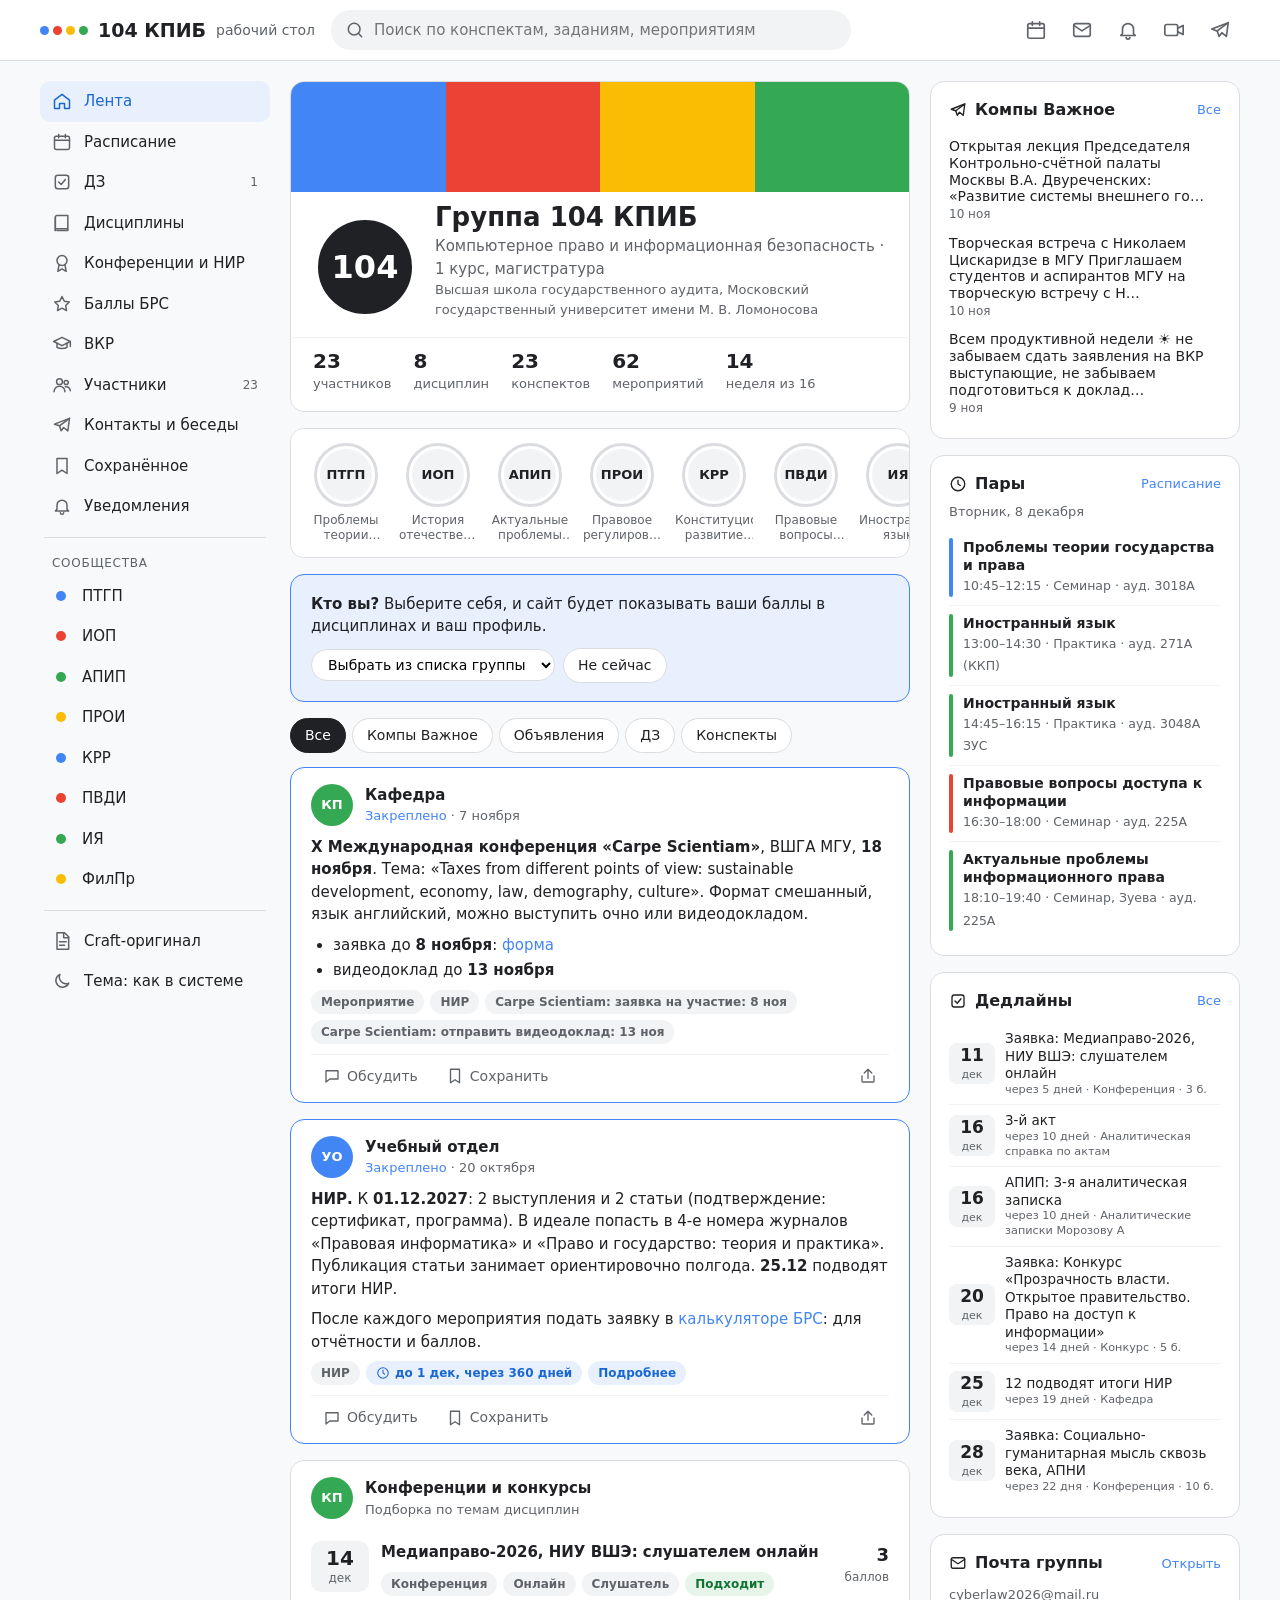
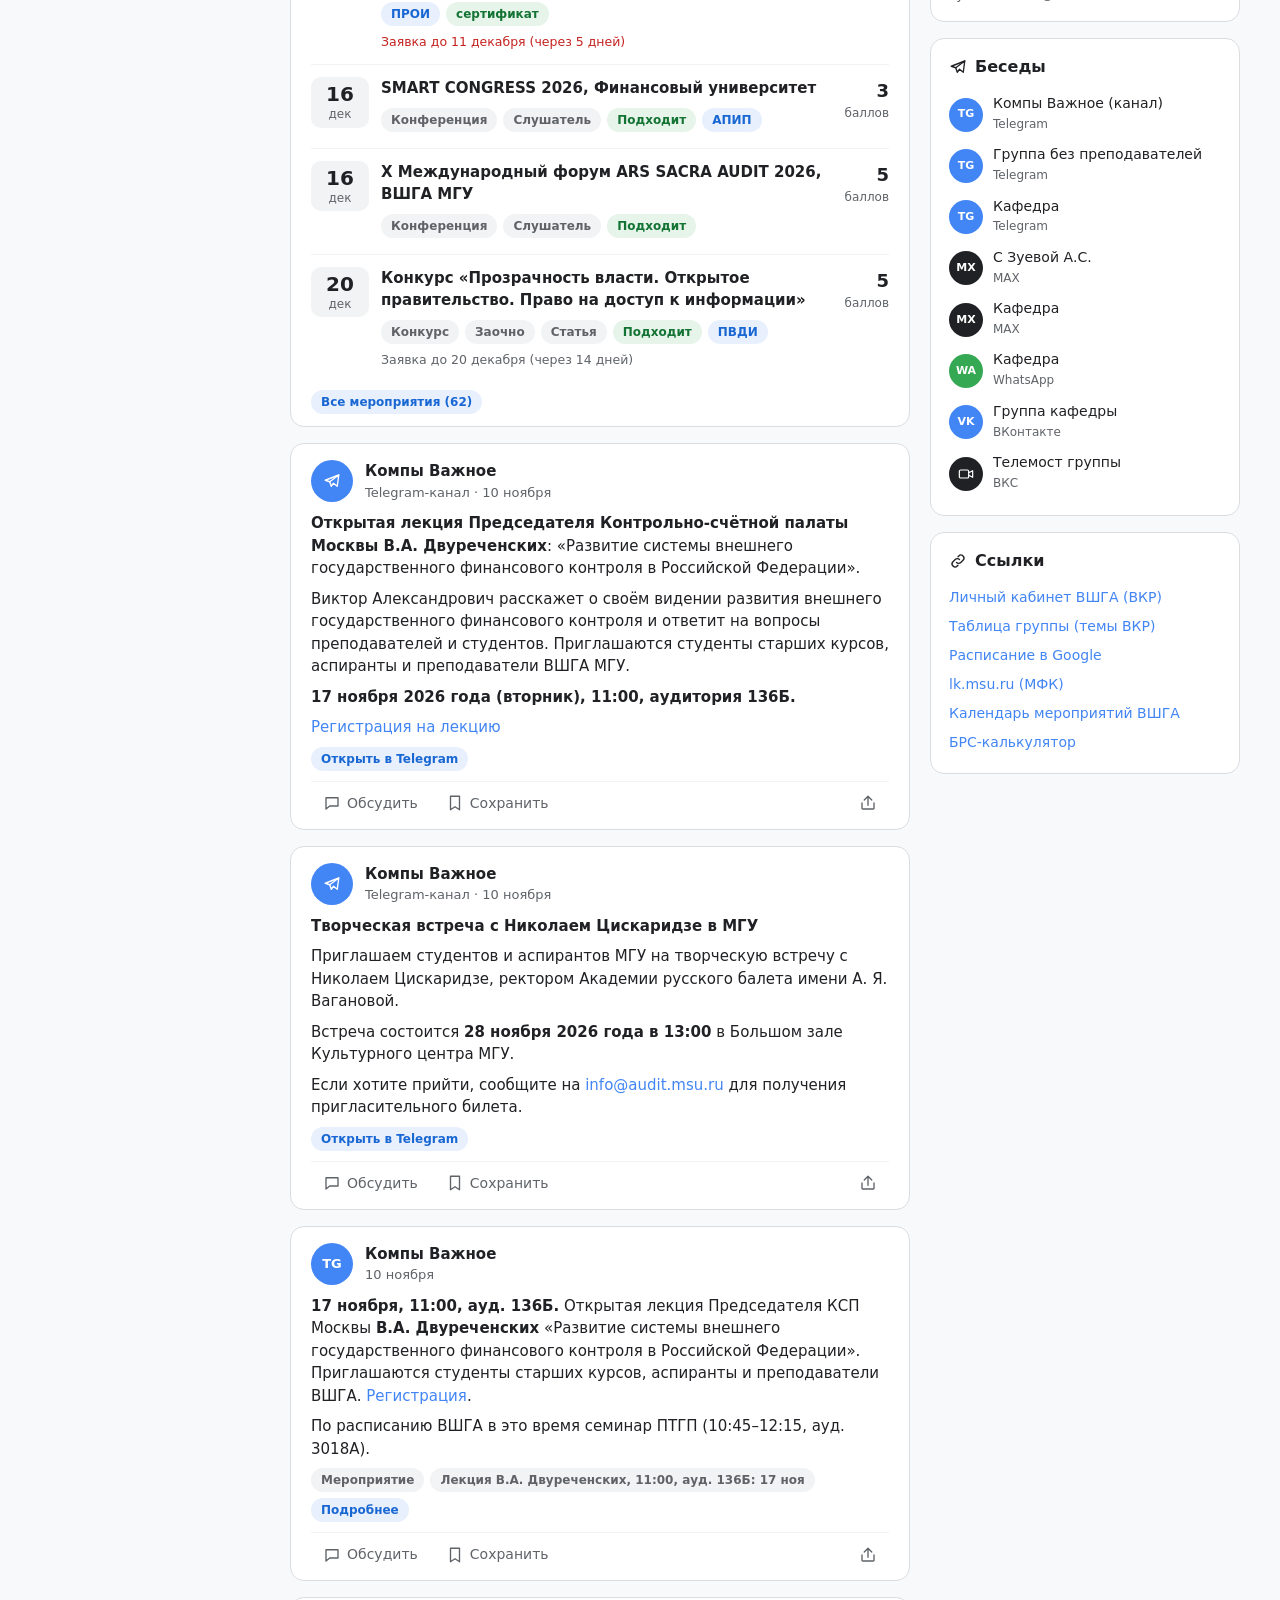
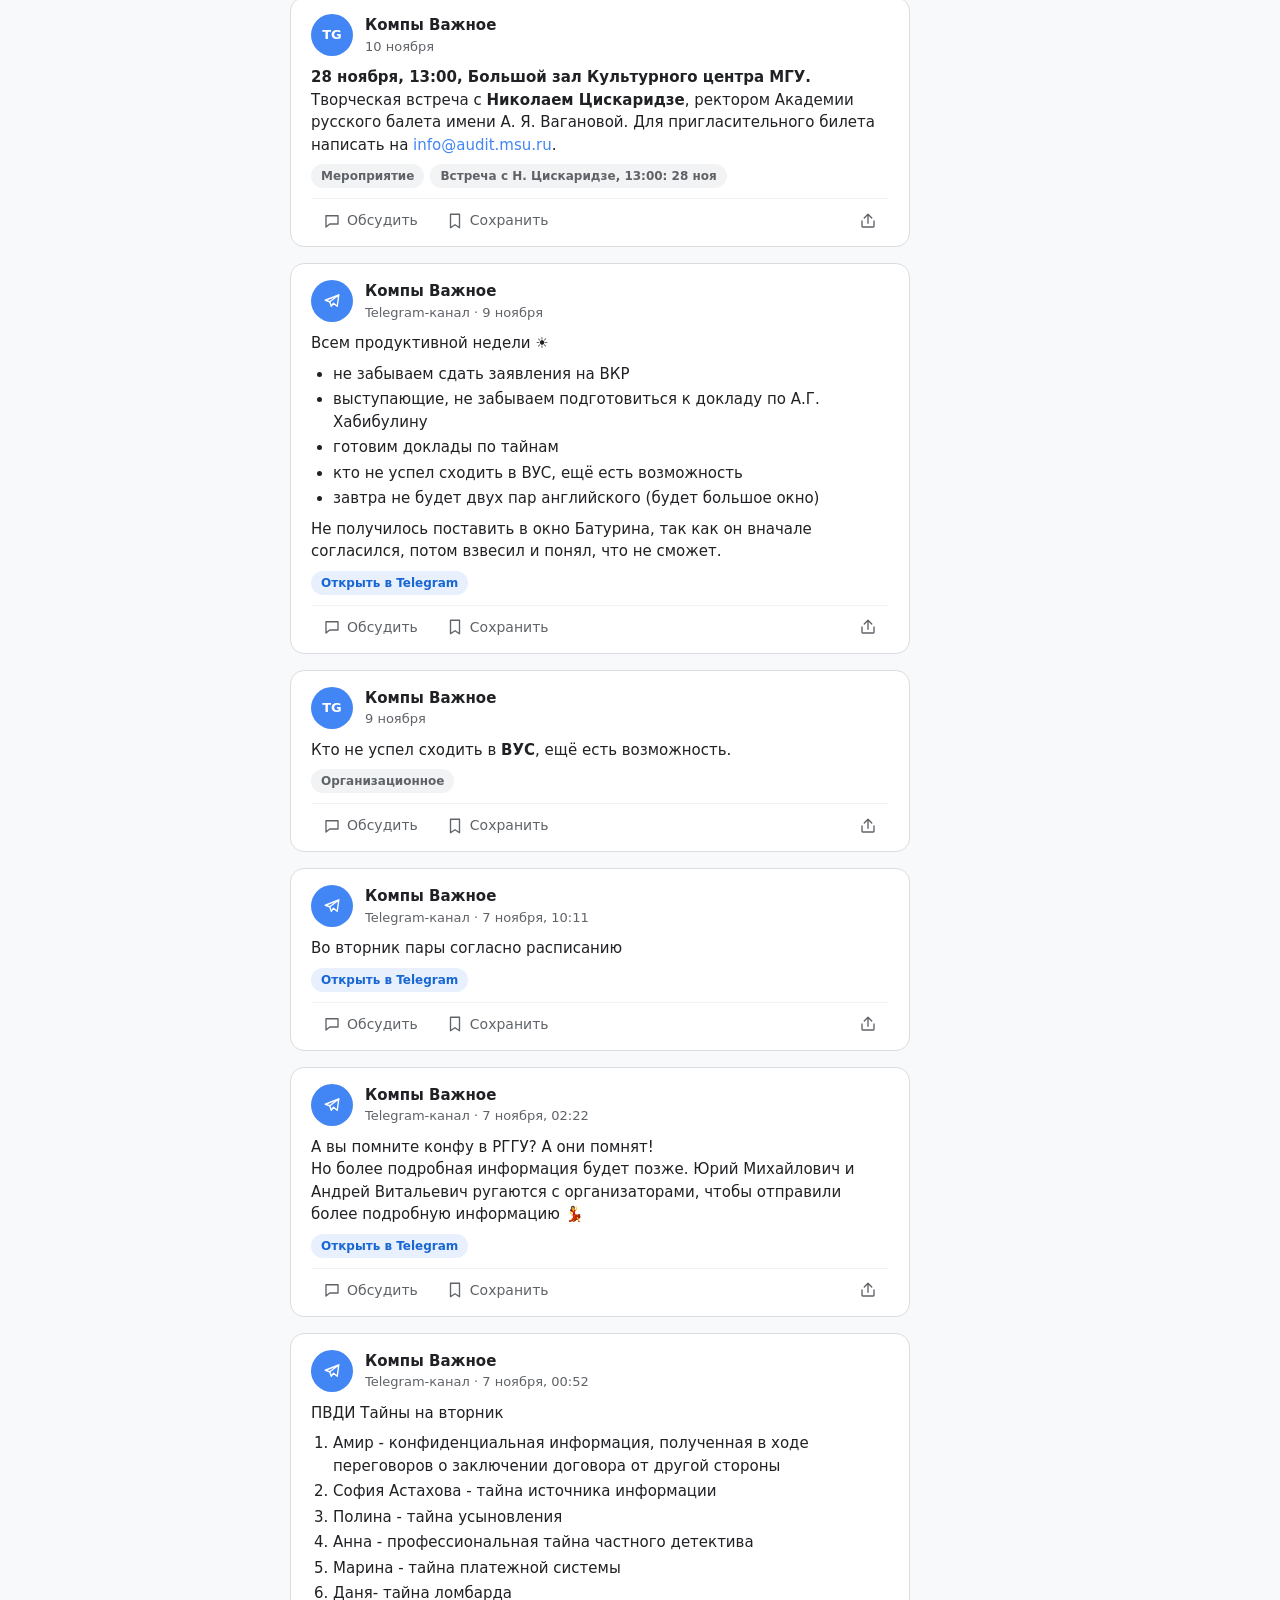
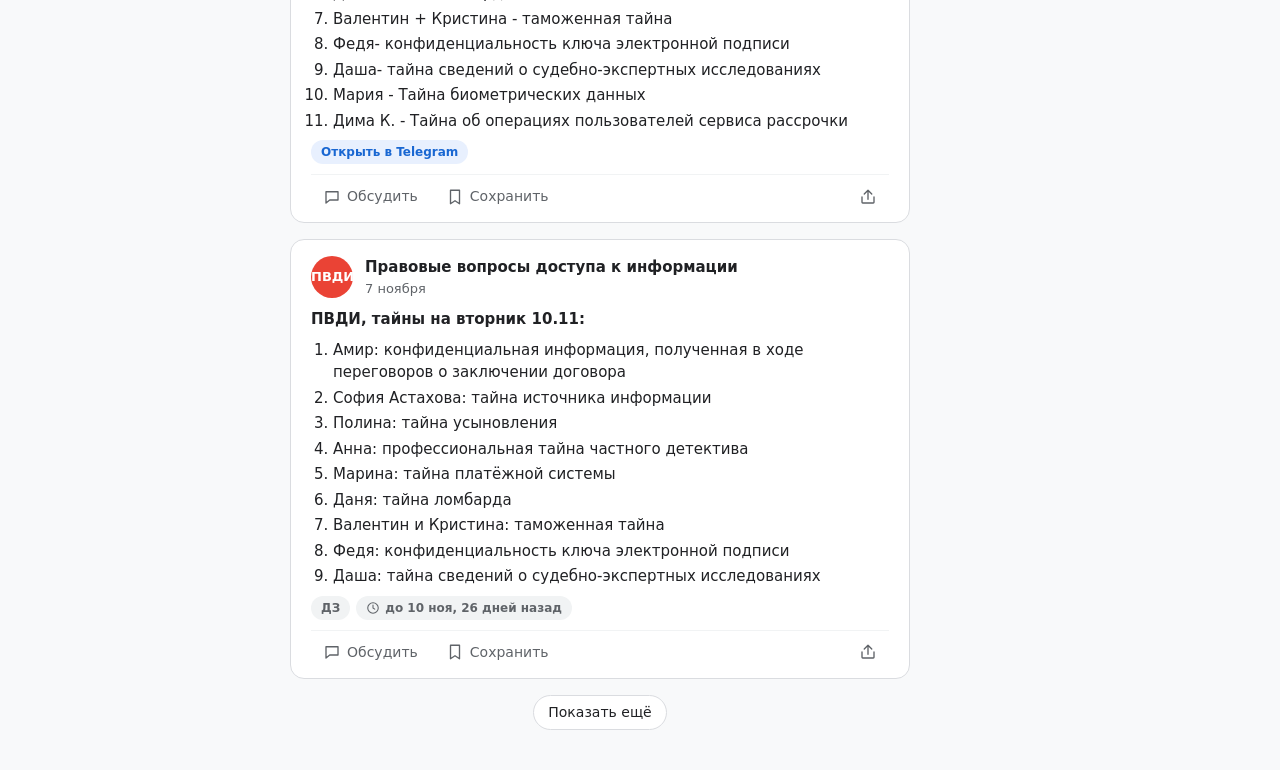
==== index.html @ a9449b45 "Ссылки: скрываются и в подгружаемом тексте; календарь без мёртвых ссылок; проверка понимает кириллиц" ====
<!DOCTYPE html>
<html lang="ru">
<head>
  <meta charset="utf-8">
  <meta name="viewport" content="width=device-width, initial-scale=1, viewport-fit=cover">
  <title>104 КПИБ · рабочий стол группы</title>
  <meta name="description" content="Рабочий стол группы 104 КПИБ ВШГА МГУ: лента, расписание, дисциплины, конспекты, дедлайны, БРС, ВКР, конференции.">
  <meta name="theme-color" content="#FFFFFF" media="(prefers-color-scheme: light)">
  <meta name="theme-color" content="#222326" media="(prefers-color-scheme: dark)">
  <script>try{var t=JSON.parse(localStorage.getItem("kpib:theme"));if(t==="dark"||t==="light")document.documentElement.dataset.theme=t}catch(e){}</script>
  <link rel="icon" href="data:image/svg+xml,%3Csvg xmlns='http://www.w3.org/2000/svg' viewBox='0 0 32 32'%3E%3Ccircle cx='9' cy='9' r='6' fill='%234285F4'/%3E%3Ccircle cx='23' cy='9' r='6' fill='%23EA4335'/%3E%3Ccircle cx='9' cy='23' r='6' fill='%23FBBC04'/%3E%3Ccircle cx='23' cy='23' r='6' fill='%2334A853'/%3E%3C/svg%3E">
  <link rel="manifest" href="manifest.webmanifest">
  <meta name="apple-mobile-web-app-capable" content="yes">
  <meta name="apple-mobile-web-app-title" content="104 КПИБ">
  <link rel="stylesheet" href="assets/app.css?v=261110f">
</head>
<body>
  <a class="skip-link" href="#/" onclick="event.preventDefault();document.getElementById('main').focus()">К содержимому</a>
  <div class="progress" id="progress"></div>
  <header class="topbar">
    <div class="topbar-in">
      <button class="icon-btn back-btn" id="back-btn" type="button" title="Назад" aria-label="Назад"><svg width="22" height="22" viewBox="0 0 24 24" fill="none" stroke="currentColor" stroke-width="2" stroke-linecap="round" stroke-linejoin="round"><path d="M15 5l-7 7 7 7"/></svg></button>
      <a class="brand" href="#/"><span class="dots"><i></i><i></i><i></i><i></i></span><span>104 КПИБ</span><span class="label muted" style="font-weight:400;font-size:14px">рабочий стол</span></a>
      <div class="search">
        <svg width="20" height="20" viewBox="0 0 24 24" fill="none" stroke="currentColor" stroke-width="1.8" stroke-linecap="round"><circle cx="11" cy="11" r="7"/><path d="M20 20l-4-4"/></svg>
        <label class="sr" for="q">Поиск</label>
        <input id="q" type="search" placeholder="Поиск по конспектам, заданиям, мероприятиям" autocomplete="off">
        <div class="search-results" id="results"></div>
      </div>
      <nav class="top-actions">
        <a class="icon-btn hide-m" href="#/schedule" title="Расписание" aria-label="Расписание"><svg width="22" height="22" viewBox="0 0 24 24" fill="none" stroke="currentColor" stroke-width="1.8" stroke-linecap="round"><rect x="3" y="5" width="18" height="16" rx="2"/><path d="M3 10h18M8 3v4M16 3v4"/></svg></a>
        <a class="icon-btn" href="https://e.mail.ru/inbox/" target="_blank" rel="noopener" title="Почта группы (Mail.ru)" aria-label="Почта группы"><svg width="22" height="22" viewBox="0 0 24 24" fill="none" stroke="currentColor" stroke-width="1.8" stroke-linecap="round" stroke-linejoin="round"><rect x="3" y="5" width="18" height="14" rx="2"/><path d="M3 7l9 6 9-6"/></svg></a>
        <a class="icon-btn" href="#/notify" title="Уведомления на телефон" aria-label="Уведомления"><svg width="22" height="22" viewBox="0 0 24 24" fill="none" stroke="currentColor" stroke-width="1.8" stroke-linecap="round" stroke-linejoin="round"><path d="M6 16V11a6 6 0 0 1 12 0v5l2 2H4z"/><path d="M10 20a2 2 0 0 0 4 0"/></svg></a>
        <a class="icon-btn" id="vks-link" href="https://telemost.yandex.ru/j/64527207997494" target="_blank" rel="noopener" title="ВКС группы (Телемост)" aria-label="ВКС группы"><svg width="22" height="22" viewBox="0 0 24 24" fill="none" stroke="currentColor" stroke-width="1.8" stroke-linecap="round" stroke-linejoin="round"><rect x="2" y="6" width="14" height="12" rx="2"/><path d="M16 10l6-3v10l-6-3"/></svg></a>
        <a class="icon-btn" id="tg-link" href="#/contacts" target="_blank" rel="noopener" title="Канал «Компы Важное» в Telegram" aria-label="Канал в Telegram"><svg width="22" height="22" viewBox="0 0 24 24" fill="none" stroke="currentColor" stroke-width="1.8" stroke-linecap="round" stroke-linejoin="round"><path d="M21 4L3 11l6 2 2 6 3-4 5 4z"/><path d="M9 13l12-9"/></svg></a>
      </nav>
    </div>
  </header>

  <div class="layout">
    <aside class="side left" id="left"></aside>
    <main id="main" tabindex="-1" style="outline:none"><div class="card empty-state">Загрузка…</div></main>
    <aside class="side right" id="right"></aside>
  </div>

  <nav class="bottom-nav">
    <a href="#/" data-nav=""><svg width="22" height="22" viewBox="0 0 24 24" fill="none" stroke="currentColor" stroke-width="1.8"><path d="M3 11l9-7 9 7v9a1 1 0 0 1-1 1h-5v-6H9v6H4a1 1 0 0 1-1-1z"/></svg>Лента</a>
    <a href="#/schedule" data-nav="schedule"><svg width="22" height="22" viewBox="0 0 24 24" fill="none" stroke="currentColor" stroke-width="1.8"><rect x="3" y="5" width="18" height="16" rx="2"/><path d="M3 10h18M8 3v4M16 3v4"/></svg>Пары</a>
    <a href="#/subjects" data-nav="subjects"><svg width="22" height="22" viewBox="0 0 24 24" fill="none" stroke="currentColor" stroke-width="1.8"><path d="M4 5a2 2 0 0 1 2-2h13v16H6a2 2 0 0 0-2 2z"/><path d="M4 21V5"/></svg>Предметы</a>
    <a href="#/calc" data-nav="calc"><svg width="22" height="22" viewBox="0 0 24 24" fill="none" stroke="currentColor" stroke-width="1.8" stroke-linejoin="round"><path d="M12 3l2.7 5.6 6.1.9-4.4 4.3 1 6.1L12 17l-5.4 2.9 1-6.1L3.2 9.5l6.1-.9z"/></svg>Баллы</a>
    <a href="#/events" data-nav="events"><svg width="22" height="22" viewBox="0 0 24 24" fill="none" stroke="currentColor" stroke-width="1.8"><circle cx="12" cy="9" r="6"/><path d="M8.5 14L7 22l5-3 5 3-1.5-8"/></svg>НИР</a>
    <a href="#/members" data-nav="members"><svg width="22" height="22" viewBox="0 0 24 24" fill="none" stroke="currentColor" stroke-width="1.8"><circle cx="9" cy="8" r="3.5"/><path d="M2.5 20a6.5 6.5 0 0 1 13 0"/></svg>Группа</a>
  </nav>
  <div class="toast" id="toast" role="status"></div>

  <script src="assets/md.js?v=261110f"></script>
  <script src="assets/export.js?v=261110f"></script>
  <script src="assets/notify.js?v=261110f"></script>
  <script src="assets/app.js?v=261110f"></script>
</body>
</html>
---- assets/app.css ----
:root {
  --text: #202124;
  --muted: #5F6368;
  --faint: #9AA0A6;
  --fill: #F1F3F4;
  --line: #DADCE0;
  --bg: #F8F9FA;
  --card: #FFFFFF;
  --blue: #4285F4;
  --red: #EA4335;
  --yellow: #FBBC04;
  --green: #34A853;
  --blue-soft: #E8F0FE;
  --red-soft: #FCE8E6;
  --yellow-soft: #FEF7E0;
  --green-soft: #E6F4EA;
  --radius: 14px;
  --font: "Google Sans", "Google Sans Text", "Product Sans", Roboto, "Segoe UI", system-ui, -apple-system, sans-serif;
}

* { box-sizing: border-box; }
html { -webkit-text-size-adjust: 100%; }
body {
  margin: 0;
  background: var(--bg);
  color: var(--text);
  font: 15px/1.5 var(--font);
}
a { color: var(--blue); text-decoration: none; }
a:hover { text-decoration: underline; }
button { font: inherit; color: inherit; }
img { max-width: 100%; height: auto; border-radius: 10px; }
.sr { position: absolute; width: 1px; height: 1px; overflow: hidden; clip: rect(0 0 0 0); }

/* ---------- Верхняя панель ---------- */
.topbar {
  position: sticky; top: 0; z-index: 20;
  background: var(--card);
  border-bottom: 1px solid var(--line);
}
.topbar-in {
  max-width: 1240px; margin: 0 auto; height: 60px;
  display: flex; align-items: center; gap: 16px; padding: 0 20px;
}
.brand { display: flex; align-items: center; gap: 10px; color: var(--text); font-weight: 700; font-size: 19px; white-space: nowrap; }
.brand:hover { text-decoration: none; }
.dots { display: inline-flex; gap: 4px; }
.dots i { width: 9px; height: 9px; border-radius: 50%; display: block; }
.dots i:nth-child(1) { background: var(--blue); }
.dots i:nth-child(2) { background: var(--red); }
.dots i:nth-child(3) { background: var(--yellow); }
.dots i:nth-child(4) { background: var(--green); }
.search { flex: 1; max-width: 520px; position: relative; }
.search input {
  width: 100%; height: 40px; border: 1px solid transparent; border-radius: 20px;
  background: var(--fill); padding: 0 16px 0 42px; font: inherit; color: var(--text); outline: none;
}
.search input:focus { background: var(--card); border-color: var(--blue); }
.search svg { position: absolute; left: 14px; top: 10px; color: var(--muted); }
.search-results {
  position: absolute; top: 46px; left: 0; right: 0; background: var(--card);
  border: 1px solid var(--line); border-radius: 12px; max-height: 70vh; overflow: auto; display: none;
}
.search-results.open { display: block; }
.search-results a { display: block; padding: 10px 14px; color: var(--text); border-bottom: 1px solid var(--fill); }
.search-results a:hover { background: var(--fill); text-decoration: none; }
.search-results small { display: block; color: var(--muted); }
.search-results mark { background: var(--yellow-soft); color: inherit; }
.top-actions { margin-left: auto; display: flex; gap: 6px; }
.icon-btn {
  width: 40px; height: 40px; border-radius: 50%; display: grid; place-items: center;
  color: var(--muted); position: relative; border: 0; background: transparent; cursor: pointer;
}
.icon-btn:hover { background: var(--fill); text-decoration: none; }
.badge {
  position: absolute; top: 4px; right: 3px; min-width: 18px; height: 18px; padding: 0 5px;
  border-radius: 9px; background: var(--red); color: #fff; font-size: 11px; line-height: 18px; font-weight: 700;
}

/* ---------- Сетка ---------- */
.layout {
  max-width: 1240px; margin: 0 auto; padding: 20px;
  display: grid; grid-template-columns: 230px minmax(0, 1fr) 310px; gap: 20px; align-items: start;
}
.side { position: sticky; top: 80px; }
.nav a {
  display: flex; align-items: center; gap: 12px; padding: 9px 12px; border-radius: 10px;
  color: var(--text); font-weight: 500;
}
.nav a:hover { background: var(--fill); text-decoration: none; }
.nav a.active { background: var(--blue-soft); color: #1967D2; }
.nav a svg { color: var(--muted); flex: none; }
.nav a.active svg { color: #1967D2; }
.nav .count { margin-left: auto; font-size: 12px; color: var(--muted); }
.nav hr { border: 0; border-top: 1px solid var(--line); margin: 10px 4px; }
.nav-title { font-size: 12px; color: var(--muted); text-transform: uppercase; letter-spacing: .06em; padding: 6px 12px 4px; }
.subj-dot { width: 10px; height: 10px; border-radius: 50%; flex: none; margin: 0 4px; }

.card {
  background: var(--card); border: 1px solid var(--line); border-radius: var(--radius);
  padding: 18px 20px; margin-bottom: 16px;
}
.card h3, .widget h3 { margin: 0 0 10px; font-size: 16px; }
.widget { padding: 16px 18px; }
.widget h3 { display: flex; align-items: center; gap: 8px; }
.widget h3 a { margin-left: auto; font-size: 13px; font-weight: 500; }
.muted { color: var(--muted); }
.faint { color: var(--faint); }
.small { font-size: 13px; }

/* ---------- Шапка группы ---------- */
.card.cover, .card.community-head { padding: 0; overflow: hidden; }
.cover-band { height: 110px; display: grid; grid-template-columns: repeat(4, 1fr); }
.cover-band i:nth-child(1) { background: var(--blue); }
.cover-band i:nth-child(2) { background: var(--red); }
.cover-band i:nth-child(3) { background: var(--yellow); }
.cover-band i:nth-child(4) { background: var(--green); }
.cover-body { padding: 0 22px 18px; display: flex; gap: 18px; align-items: flex-end; flex-wrap: wrap; }
.avatar-xl {
  width: 104px; height: 104px; border-radius: 50%; border: 5px solid var(--card); margin-top: -52px;
  background: var(--text); color: #fff; display: grid; place-items: center; font-size: 32px; font-weight: 700;
}
.cover-body h1 { margin: 10px 0 2px; font-size: 26px; line-height: 1.2; }
.cover-meta { flex: 1; min-width: 240px; }
.stats { display: flex; gap: 22px; padding: 12px 22px 16px; border-top: 1px solid var(--fill); flex-wrap: wrap; }
.stats a { color: var(--text); }
.stats b { font-size: 20px; display: block; line-height: 1.1; }
.stats span { font-size: 13px; color: var(--muted); }

/* ---------- Истории-дисциплины ---------- */
.stories { display: flex; gap: 14px; overflow-x: auto; padding: 14px 16px; scrollbar-width: none; }
.stories::-webkit-scrollbar { display: none; }
.story { flex: none; width: 78px; text-align: center; color: var(--text); font-size: 12px; line-height: 1.25; }
.story .lbl { display: -webkit-box; -webkit-line-clamp: 2; -webkit-box-orient: vertical; overflow: hidden; }
.story:hover { text-decoration: none; }
.story .ring {
  width: 64px; height: 64px; border-radius: 50%; padding: 3px; margin: 0 auto 6px;
  border: 3px solid var(--c, var(--blue));
}
.story .ring span {
  width: 100%; height: 100%; border-radius: 50%; display: grid; place-items: center;
  background: var(--fill); font-weight: 700; font-size: 13px;
}

/* ---------- Табы ---------- */
.tabs { display: flex; gap: 6px; flex-wrap: wrap; margin-bottom: 14px; }
.tab {
  border: 1px solid var(--line); background: var(--card); border-radius: 18px; padding: 6px 14px;
  cursor: pointer; color: var(--text); font-weight: 500; font-size: 14px;
}
.tab:hover { background: var(--fill); text-decoration: none; }
.tab.active { background: var(--text); border-color: var(--text); color: #fff; }

/* ---------- Пост ---------- */
.post { padding: 16px 20px 8px; }
.post.pinned { border-color: var(--blue); }
.post-head { display: flex; gap: 12px; align-items: center; margin-bottom: 10px; }
.avatar {
  width: 42px; height: 42px; border-radius: 50%; flex: none; display: grid; place-items: center;
  font-weight: 700; font-size: 13px; color: #fff; background: var(--c, var(--muted));
}
.avatar.light { color: var(--text); }
.post-author { font-weight: 600; color: var(--text); }
.post-author:hover { text-decoration: underline; }
.post-sub { font-size: 13px; color: var(--muted); }
.post-sub .pin { color: var(--blue); font-weight: 500; }
.post-body { overflow-wrap: anywhere; }
.post-body > :first-child { margin-top: 0; }
.post-body > :last-child { margin-bottom: 6px; }
.post.done .post-body { color: var(--muted); }
.chips { display: flex; gap: 6px; flex-wrap: wrap; margin: 8px 0 4px; }
.chip {
  font-size: 12px; font-weight: 600; padding: 3px 10px; border-radius: 12px; background: var(--fill); color: var(--muted);
  display: inline-flex; align-items: center; gap: 5px;
}
.chip.blue { background: var(--blue-soft); color: #1967D2; }
.chip.red { background: var(--red-soft); color: #C5221F; }
.chip.yellow { background: var(--yellow-soft); color: #B06000; }
.chip.green { background: var(--green-soft); color: #137333; }
.post-actions { display: flex; gap: 4px; border-top: 1px solid var(--fill); margin-top: 10px; padding-top: 4px; }
.act {
  border: 0; background: transparent; border-radius: 8px; padding: 7px 12px; color: var(--muted);
  display: inline-flex; align-items: center; gap: 6px; cursor: pointer; font-size: 14px; font-weight: 500;
}
.act:hover { background: var(--fill); text-decoration: none; }
.act.on { color: var(--red); }
.act.on.save { color: var(--blue); }
.act.right { margin-left: auto; }
.excerpt { color: var(--text); }
.more { font-weight: 500; }

/* ---------- Виджеты ---------- */
.day-title { font-size: 13px; color: var(--muted); margin: -4px 0 8px; }
.lesson { display: flex; gap: 10px; padding: 8px 0; border-top: 1px solid var(--fill); }
.lesson:first-of-type { border-top: 0; }
.lesson .bar { width: 4px; border-radius: 2px; background: var(--c); flex: none; }
.lesson b { display: block; font-size: 14px; line-height: 1.3; }
.lesson small { color: var(--muted); font-size: 12.5px; }
.lesson .time { font-variant-numeric: tabular-nums; }
.lesson.now { background: var(--blue-soft); border-radius: 8px; margin: 0 -8px; padding: 8px; }
.dl { display: flex; gap: 10px; align-items: center; padding: 7px 0; border-top: 1px solid var(--fill); color: var(--text); }
.dl:first-of-type { border-top: 0; }
.dl:hover { text-decoration: none; background: var(--fill); }
.dl .when {
  flex: none; width: 46px; text-align: center; border-radius: 8px; background: var(--fill); padding: 3px 0; line-height: 1.1;
}
.dl .when b { display: block; font-size: 17px; }
.dl .when span { font-size: 11px; color: var(--muted); }
.dl.hot .when { background: var(--red-soft); }
.dl.hot .when b { color: #C5221F; }
.dl .what { font-size: 13.5px; line-height: 1.3; }
.dl .what small { display: block; color: var(--muted); }
.chat { display: flex; gap: 10px; align-items: center; padding: 6px 0; color: var(--text); }
.chat:hover { text-decoration: none; }
.chat:hover b { text-decoration: underline; }
.chat .avatar { width: 34px; height: 34px; font-size: 11px; }
.chat b { font-weight: 500; font-size: 14px; display: block; line-height: 1.2; }
.chat small { color: var(--muted); font-size: 12px; }
.linklist a { display: block; padding: 4px 0; font-size: 14px; }

/* ---------- Статьи и markdown ---------- */
.article { padding: 26px 30px; }
.article h1 { font-size: 28px; line-height: 1.2; margin: 0 0 6px; }
.md h2 { font-size: 21px; margin: 26px 0 8px; line-height: 1.25; }
.md h3 { font-size: 18px; margin: 22px 0 6px; }
.md h4 { font-size: 16px; margin: 18px 0 6px; }
.md p { margin: 8px 0; }
.md ul, .md ol { padding-left: 22px; margin: 8px 0; }
.md li { margin: 3px 0; }
.md li.task { list-style: none; margin-left: -22px; }
.md li.task input { margin-right: 8px; }
.md hr { border: 0; border-top: 1px solid var(--line); margin: 22px 0; }
.md blockquote { margin: 10px 0; padding: 8px 14px; border-left: 4px solid var(--line); color: var(--muted); }
.md code { background: var(--fill); padding: 1px 6px; border-radius: 6px; font-size: .92em; }
.md .callout { background: var(--fill); border-radius: 10px; padding: 10px 14px; margin: 8px 0; }
.md .callout + .callout { margin-top: -4px; }
.md .callout > :first-child { margin-top: 0; }
.md .callout > :last-child { margin-bottom: 0; }
.md .table-wrap { overflow-x: auto; margin: 10px 0; border: 1px solid var(--line); border-radius: 10px; }
.md table { border-collapse: collapse; width: 100%; font-size: 14px; }
.md th, .md td { padding: 7px 10px; border-bottom: 1px solid var(--fill); text-align: left; vertical-align: top; }
.md th { background: var(--fill); font-weight: 600; white-space: nowrap; }
.md tr:last-child td { border-bottom: 0; }
.md td.num { text-align: center; font-variant-numeric: tabular-nums; }
.md td.total { font-weight: 700; }
.md a.file::before { content: "📎 "; }
mark { border-radius: 3px; padding: 0 2px; color: inherit; }
mark.hl-yellow { background: #FEEFC3; }
mark.hl-green { background: #CEEAD6; }
mark.hl-blue { background: #D2E3FC; }
mark.hl-purple { background: #E9D2FD; }
mark.hl-cyan { background: #CBF0F8; }
mark.hl-red { background: #FAD2CF; }
mark.hl-orange, mark.hl-gradient-orange { background: #FEDFC8; }
mark.hl-gray { background: var(--fill); }
.legend { display: flex; flex-wrap: wrap; gap: 6px 14px; font-size: 13px; color: var(--muted); margin: 10px 0 0; }
.reading { font-size: 16.5px; line-height: 1.65; }
.pager { display: flex; justify-content: space-between; gap: 12px; margin-top: 10px; }
.pager a { flex: 1; border: 1px solid var(--line); border-radius: 12px; padding: 10px 14px; background: var(--card); color: var(--text); }
.pager a:hover { text-decoration: none; border-color: var(--blue); }
.pager a small { display: block; color: var(--muted); }
.pager a.next { text-align: right; }
.crumbs { font-size: 13px; color: var(--muted); margin-bottom: 10px; }
.crumbs a { color: var(--muted); }
.progress { position: fixed; top: 60px; left: 0; height: 3px; background: var(--blue); width: 0; z-index: 21; }

/* ---------- Сообщество дисциплины ---------- */
.community-head .band { height: 74px; background: var(--c); }
.community-head .cover-body { padding-top: 0; }
.community-head .avatar-xl { background: var(--card); color: var(--c); border-color: var(--card); box-shadow: inset 0 0 0 3px var(--c); width: 92px; height: 92px; margin-top: -46px; font-size: 19px; }
.facts { display: grid; grid-template-columns: repeat(auto-fit, minmax(170px, 1fr)); gap: 10px; padding: 0 22px 18px; }
.fact { background: var(--fill); border-radius: 10px; padding: 9px 12px; }
.fact small { display: block; color: var(--muted); font-size: 12px; }
.fact b { font-weight: 600; font-size: 14px; }
.lectures { display: grid; grid-template-columns: repeat(auto-fill, minmax(150px, 1fr)); gap: 10px; }
.lec {
  border: 1px solid var(--line); border-radius: 12px; padding: 12px; color: var(--text); background: var(--card);
  display: flex; flex-direction: column; gap: 4px; min-height: 92px;
}
.lec:hover { text-decoration: none; border-color: var(--c, var(--blue)); }
.lec b { font-size: 15px; }
.lec small { color: var(--muted); font-size: 12.5px; }
.lec.empty { background: var(--fill); border-style: dashed; color: var(--faint); }
.lec .tag { margin-top: auto; align-self: flex-start; }
.month { font-weight: 700; margin: 18px 0 8px; font-size: 14px; color: var(--muted); text-transform: uppercase; letter-spacing: .05em; }
.month:first-child { margin-top: 0; }

/* ---------- Таблицы данных ---------- */
.grid-table { width: 100%; border-collapse: collapse; font-size: 14px; }
.grid-table th, .grid-table td { padding: 8px 10px; border-bottom: 1px solid var(--fill); text-align: left; vertical-align: top; }
.grid-table th { color: var(--muted); font-weight: 500; font-size: 13px; }
.grid-table tr.current td { background: var(--blue-soft); }
.grid-table tr.past td { color: var(--faint); }
.table-scroll { overflow-x: auto; }
.week { display: grid; grid-template-columns: 1fr 1fr; gap: 16px; }
.filters { display: flex; gap: 8px; flex-wrap: wrap; align-items: center; margin-bottom: 12px; }
.filters select, .filters label {
  border: 1px solid var(--line); border-radius: 18px; padding: 6px 12px; background: var(--card); font: inherit; font-size: 14px;
}
.event { display: grid; grid-template-columns: 58px 1fr auto; gap: 12px; padding: 12px 0; border-top: 1px solid var(--fill); align-items: start; }
.event:first-child { border-top: 0; }
.event .when { text-align: center; background: var(--fill); border-radius: 10px; padding: 6px 0; line-height: 1.1; }
.event .when b { display: block; font-size: 20px; }
.event .when span { font-size: 12px; color: var(--muted); }
.event.past { opacity: .55; }
.event .pts { font-weight: 700; font-size: 18px; text-align: right; white-space: nowrap; }
.event .pts small { display: block; font-weight: 400; font-size: 12px; color: var(--muted); }

/* ---------- Участники ---------- */
.members { display: grid; grid-template-columns: repeat(auto-fill, minmax(150px, 1fr)); gap: 12px; }
.member { text-align: center; padding: 16px 10px; border: 1px solid var(--line); border-radius: 12px; color: var(--text); background: var(--card); }
.member:hover { text-decoration: none; border-color: var(--blue); }
.member .avatar { width: 64px; height: 64px; margin: 0 auto 8px; font-size: 18px; }
.member b { display: block; font-weight: 500; }
.person { display: flex; gap: 14px; padding: 14px 0; border-top: 1px solid var(--fill); }
.person:first-child { border-top: 0; }
.person b { display: block; }
.person .lines { font-size: 14px; }
.person .lines a { margin-right: 12px; white-space: nowrap; }
.meter { height: 10px; background: var(--fill); border-radius: 5px; position: relative; overflow: visible; margin: 8px 0 18px; }
.meter i { position: absolute; left: 0; top: 0; bottom: 0; border-radius: 5px; background: var(--c, var(--blue)); }
.meter .tick { position: absolute; top: -3px; bottom: -3px; width: 2px; background: var(--text); opacity: .35; }
.meter .tick span { position: absolute; top: 16px; left: -10px; font-size: 11px; color: var(--muted); }
.score-row { padding: 10px 0; border-top: 1px solid var(--fill); }
.score-row:first-child { border-top: 0; }
.score-row header { display: flex; justify-content: space-between; gap: 10px; }
.score-row header b { font-size: 18px; }

.empty-state { text-align: center; color: var(--muted); padding: 30px 10px; }
.setup ol { padding-left: 20px; }
.setup code { background: var(--fill); padding: 1px 6px; border-radius: 6px; }
.toast {
  position: fixed; left: 50%; bottom: 24px; transform: translateX(-50%); background: var(--text); color: #fff;
  padding: 10px 18px; border-radius: 10px; font-size: 14px; opacity: 0; transition: opacity .2s; pointer-events: none; z-index: 50;
}
.toast.show { opacity: 1; }

/* ---------- Мобильная версия ---------- */
.bottom-nav { display: none; }
@media (max-width: 1100px) {
  .layout { grid-template-columns: 210px minmax(0, 1fr); }
  .right { display: none; }
  .right.inline { display: block; position: static; }
}
@media (max-width: 760px) {
  body { font-size: 15px; }
  .layout { grid-template-columns: minmax(0, 1fr); padding: 12px 10px 80px; }
  .left { display: none; }
  .brand .label { display: none; }
  .topbar-in { padding: 0 12px; gap: 10px; }
  .top-actions .hide-m { display: none; }
  .card { padding: 14px 15px; border-radius: 12px; }
  .article { padding: 18px 16px; }
  .week { grid-template-columns: 1fr; }
  .event { grid-template-columns: 50px 1fr; }
  .event .pts { grid-column: 2; text-align: left; }
  .stats { gap: 14px 20px; }
  .cover-band { height: 80px; }
  .avatar-xl { width: 84px; height: 84px; margin-top: -42px; font-size: 26px; }
  .cover-body h1 { font-size: 22px; }
  .bottom-nav {
    display: flex; position: fixed; bottom: 0; left: 0; right: 0; z-index: 20; background: var(--card);
    border-top: 1px solid var(--line); justify-content: space-around; padding: 6px 0 calc(6px + env(safe-area-inset-bottom));
  }
  .bottom-nav a { display: flex; flex-direction: column; align-items: center; font-size: 11px; color: var(--muted); gap: 2px; padding: 2px 8px; }
  .bottom-nav a.active { color: var(--blue); }
  .bottom-nav a:hover { text-decoration: none; }
  .reading { font-size: 16px; }
}
@media print {
  .topbar, .side, .bottom-nav, .post-actions, .pager { display: none !important; }
  .layout { display: block; padding: 0; }
  .card { border: 0; }
}

/* ---------- Поле «Что нового?» ---------- */

/* ---------- Редактор ---------- */
.ed-input {
  width: 100%; border: 1px solid var(--line); border-radius: 10px; padding: 8px 12px; font: inherit; color: var(--text);
  background: var(--card); margin-top: 4px; outline: none;
}
.ed-input:focus { border-color: var(--blue); }
.ed-grid { display: grid; grid-template-columns: repeat(auto-fit, minmax(190px, 1fr)); gap: 12px; margin: 14px 0 6px; }
.ed-grid label, .article > label { font-size: 13px; color: var(--muted); display: block; }
.ed-grid .wide { grid-column: 1 / -1; }
.ed { margin-top: 12px; border: 1px solid var(--line); border-radius: 12px; }
.ed-bar {
  display: flex; flex-wrap: wrap; gap: 4px; padding: 8px; border-bottom: 1px solid var(--line);
  position: sticky; top: 60px; background: var(--card); z-index: 5; border-radius: 12px 12px 0 0;
}
.ed-bar button, .ed-file {
  border: 1px solid transparent; background: transparent; border-radius: 8px; min-width: 34px; height: 34px; padding: 0 8px;
  cursor: pointer; font-size: 14px; color: var(--text); display: inline-grid; place-items: center;
}
.ed-bar button:hover, .ed-file:hover { background: var(--fill); }
.ed-bar .hl-btn { font-size: 12.5px; }
.ed-sep { width: 1px; background: var(--line); margin: 4px 4px; }
.ed-tabs { display: flex; gap: 6px; align-items: center; padding: 8px 10px 0; }
.ed-tabs .tab { padding: 4px 12px; font-size: 13px; }
.ed-status { margin-left: auto; }
.ed-text {
  display: block; width: 100%; min-height: 320px; border: 0; outline: none; resize: vertical; padding: 12px 14px 16px;
  font: 15px/1.6 ui-monospace, "SF Mono", Menlo, Consolas, monospace; color: var(--text); background: transparent; border-radius: 0 0 12px 12px;
}
.ed-preview { padding: 6px 16px 16px; min-height: 320px; }
.ed-actions { display: flex; gap: 8px; align-items: center; flex-wrap: wrap; margin-top: 14px; }
.ed-actions .tab.active { background: var(--blue); border-color: var(--blue); }
.ed-actions button:disabled { opacity: .6; cursor: wait; }
#f-tags .chip, .chips label.chip { cursor: pointer; border: 0; }
@media (max-width: 760px) {
  .ed-bar { top: 60px; }
}
.tg-photos { display: grid; gap: 4px; margin: 0 -20px 10px; }
.tg-photos img { width: 100%; height: 100%; object-fit: cover; border-radius: 0; max-height: 420px; }
.tg-photos.n2, .tg-photos.n4 { grid-template-columns: 1fr 1fr; }
.tg-photos.n3 { grid-template-columns: 2fr 1fr; }
.tg-photos.n3 img:first-child { grid-row: span 2; }
@media (max-width: 760px) { .tg-photos { margin: 0 -15px 10px; } }
.ed-text[hidden], .ed-preview[hidden] { display: none; }

/* ---------- Калькулятор БРС внутри приложения ---------- */
.layout.wide { grid-template-columns: 230px minmax(0, 1fr); }
.layout.wide .right { display: none; }
.calc-head { display: flex; flex-wrap: wrap; gap: 8px 14px; align-items: center; justify-content: space-between; margin-bottom: 10px; }
.calc-frame { width: 100%; border: 1px solid var(--line); border-radius: 14px; background: #fff; display: block; }
@media (max-width: 1100px) { .layout.wide { grid-template-columns: 210px minmax(0, 1fr); } }
@media (max-width: 760px) { .layout.wide { grid-template-columns: minmax(0, 1fr); } .calc-frame { border-radius: 10px; } .bottom-nav a { padding: 2px 4px; } }

/* Приложение с главного экрана: у браузера нет кнопки «назад», даём свою */
.back-btn { display: none; border: 0; background: none; cursor: pointer; color: var(--text); flex: none; }
html.standalone .back-btn.show { display: inline-flex; }

/* ---------- Доступность и телефон ---------- */
.skip-link { position: absolute; left: 8px; top: -60px; z-index: 100; background: var(--text); color: #fff; padding: 8px 14px; border-radius: 8px; }
.skip-link:focus { top: 8px; text-decoration: none; }
a:focus-visible, button:focus-visible, select:focus-visible, input:focus-visible, summary:focus-visible {
  outline: 2px solid var(--blue); outline-offset: 2px; border-radius: 6px;
}
@media (max-width: 760px) {
  .card.cover .cover-band { display: none; }
  .card.cover .cover-body { align-items: center; padding-top: 14px; gap: 12px; }
  .card.cover .avatar-xl { width: 54px; height: 54px; margin-top: 0; border: 0; font-size: 18px; }
  .card.cover .cover-body h1 { font-size: 20px; margin: 0; }
  .card.cover .cover-meta .small { display: none; }
  .card.cover .stats { flex-wrap: nowrap; overflow-x: auto; scrollbar-width: none; padding: 10px 16px 12px; }
  .card.cover .stats a { flex: none; }
  .tab, .act, .chip { min-height: 32px; }
}
@media (max-width: 420px) {
  .topbar-in { gap: 8px; padding: 0 10px; }
  .brand > span:not(.dots) { display: none; }
  .top-actions { gap: 0; }
  .icon-btn { width: 38px; height: 38px; }
}

/* ---------- Соцсеть: новое, свёртка, истории, профиль ---------- */
.post.is-new { box-shadow: inset 3px 0 0 var(--blue); }
.new-dot { color: #1967D2; font-weight: 600; }
.new-dot::before { content: ""; display: inline-block; width: 7px; height: 7px; border-radius: 50%; background: var(--blue); margin-right: 5px; vertical-align: 1px; }
.new-count { background: var(--blue); color: #fff !important; border-radius: 10px; padding: 0 7px; font-weight: 600; }
.post-body.clamped { max-height: 340px; overflow: hidden; position: relative; }
.post-body.clamped::after { content: ""; position: absolute; left: 0; right: 0; bottom: 0; height: 70px; background: linear-gradient(transparent, var(--card)); }
.more-btn { border: 0; background: none; color: var(--blue); font-weight: 600; padding: 4px 0 2px; cursor: pointer; font-size: 14px; }
.story .ring { position: relative; }
.story.seen .ring { border-color: var(--line); }
.story.seen .lbl { color: var(--muted); }
.story-n { position: absolute; right: -4px; top: -4px; min-width: 20px; height: 20px; border-radius: 10px; background: var(--red); color: #fff; font: 700 11px/20px var(--font); font-style: normal; padding: 0 5px; border: 2px solid var(--card); }
.me-card { display: flex; gap: 10px; align-items: center; padding: 10px 12px; margin-bottom: 8px; border: 1px solid var(--line); border-radius: 12px; background: var(--card); color: var(--text); }
.me-card:hover { text-decoration: none; border-color: var(--blue); }
.me-card .avatar { width: 38px; height: 38px; }
.me-card b { display: block; font-weight: 600; font-size: 14px; }
.me-card small { color: var(--muted); font-size: 12px; }
.onboarding { border-color: var(--blue); background: var(--blue-soft); }
.onboarding select { max-width: 100%; }
.fresh-pill {
  position: fixed; top: 72px; left: 50%; transform: translateX(-50%); z-index: 30; border: 0; cursor: pointer;
  background: var(--blue); color: #fff; font: 600 14px var(--font); padding: 9px 18px; border-radius: 20px; box-shadow: 0 2px 8px rgba(0,0,0,.18);
}
.bottom-nav a { position: relative; }
.bn-badge { position: absolute; top: -2px; right: 6px; min-width: 18px; height: 18px; padding: 0 5px; border-radius: 9px; background: var(--red); color: #fff; font: 700 11px/18px var(--font); }

/* ---------- Тёмная тема: по настройке телефона или переключателю ---------- */
@media (prefers-color-scheme: dark) {
  html:not([data-theme="light"]) {
  --text: #E8EAED; --muted: #A8ADB4; --faint: #868B91; --fill: #2D2F33; --line: #3C4043; --bg: #18191B; --card: #222326;
  --blue: #6EA1F7; --blue-soft: #1D2B40; --red-soft: #3A2423; --yellow-soft: #3A3221; --green-soft: #1E3326;
  color-scheme: dark;
  }
}
html[data-theme="dark"] {
  --text: #E8EAED; --muted: #A8ADB4; --faint: #868B91; --fill: #2D2F33; --line: #3C4043; --bg: #18191B; --card: #222326;
  --blue: #6EA1F7; --blue-soft: #1D2B40; --red-soft: #3A2423; --yellow-soft: #3A3221; --green-soft: #1E3326;
  color-scheme: dark;
}
@media (prefers-color-scheme: dark) {
  html:not([data-theme="light"]) .nav a.active, html:not([data-theme="light"]) .nav a.active svg, html:not([data-theme="light"]) .chip.blue, html:not([data-theme="light"]) .new-dot { color: #8AB4F8; }
  html:not([data-theme="light"]) .chip.red, html:not([data-theme="light"]) .dl.hot .when b { color: #F28B82; }
  html:not([data-theme="light"]) .chip.yellow { color: #FDD663; }
  html:not([data-theme="light"]) .chip.green { color: #81C995; }
  html:not([data-theme="light"]) .tab.active, html:not([data-theme="light"]) .toast, html:not([data-theme="light"]) .skip-link { color: #202124; }
  html:not([data-theme="light"]) .avatar.light { color: #202124; }
  html:not([data-theme="light"]) .avatar[style*="#202124"] { background: #5F6368 !important; }
  html:not([data-theme="light"]) .avatar-xl { background: #3C4043; color: #E8EAED; }
  html:not([data-theme="light"]) mark.hl-yellow { background: rgba(251,188,4,.30); }
  html:not([data-theme="light"]) mark.hl-green { background: rgba(52,168,83,.32); }
  html:not([data-theme="light"]) mark.hl-blue { background: rgba(66,133,244,.32); }
  html:not([data-theme="light"]) mark.hl-purple { background: rgba(161,66,244,.32); }
  html:not([data-theme="light"]) mark.hl-cyan { background: rgba(24,188,212,.30); }
  html:not([data-theme="light"]) mark.hl-red { background: rgba(234,67,53,.32); }
  html:not([data-theme="light"]) mark.hl-orange, html:not([data-theme="light"]) mark.hl-gradient-orange { background: rgba(250,123,23,.30); }
  html:not([data-theme="light"]) .search-results mark { background: rgba(251,188,4,.30); }
  html:not([data-theme="light"]) .md th { background: var(--fill); }
  html:not([data-theme="light"]) img { opacity: .92; }
}
  html[data-theme="dark"] .nav a.active, html[data-theme="dark"] .nav a.active svg, html[data-theme="dark"] .chip.blue, html[data-theme="dark"] .new-dot { color: #8AB4F8; }
html[data-theme="dark"] .chip.red, html[data-theme="dark"] .dl.hot .when b { color: #F28B82; }
html[data-theme="dark"] .chip.yellow { color: #FDD663; }
html[data-theme="dark"] .chip.green { color: #81C995; }
html[data-theme="dark"] .tab.active, html[data-theme="dark"] .toast, html[data-theme="dark"] .skip-link { color: #202124; }
html[data-theme="dark"] .avatar.light { color: #202124; }
html[data-theme="dark"] .avatar[style*="#202124"] { background: #5F6368 !important; }
html[data-theme="dark"] .avatar-xl { background: #3C4043; color: #E8EAED; }
html[data-theme="dark"] mark.hl-yellow { background: rgba(251,188,4,.30); }
html[data-theme="dark"] mark.hl-green { background: rgba(52,168,83,.32); }
html[data-theme="dark"] mark.hl-blue { background: rgba(66,133,244,.32); }
html[data-theme="dark"] mark.hl-purple { background: rgba(161,66,244,.32); }
html[data-theme="dark"] mark.hl-cyan { background: rgba(24,188,212,.30); }
html[data-theme="dark"] mark.hl-red { background: rgba(234,67,53,.32); }
html[data-theme="dark"] mark.hl-orange, html[data-theme="dark"] mark.hl-gradient-orange { background: rgba(250,123,23,.30); }
html[data-theme="dark"] .search-results mark { background: rgba(251,188,4,.30); }
html[data-theme="dark"] .md th { background: var(--fill); }
html[data-theme="dark"] img { opacity: .92; }
.dead-link { color: var(--muted); }
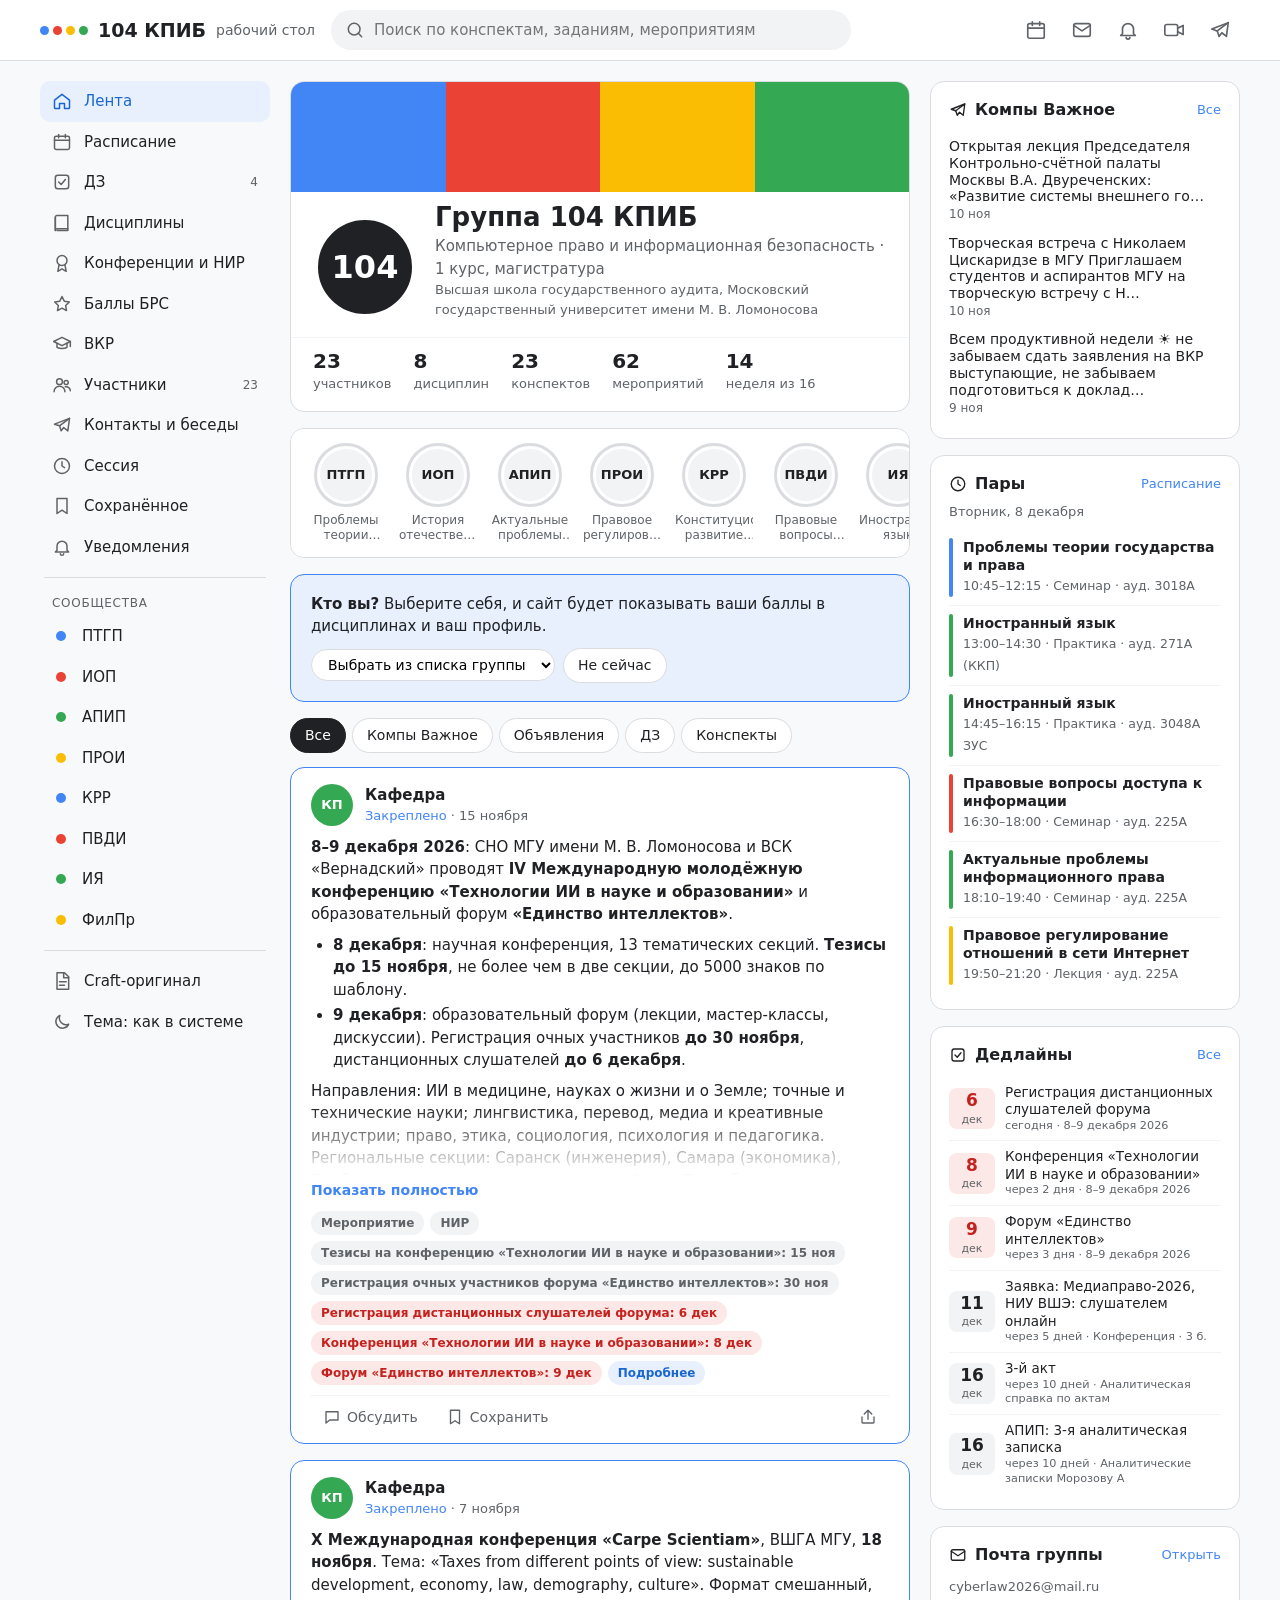
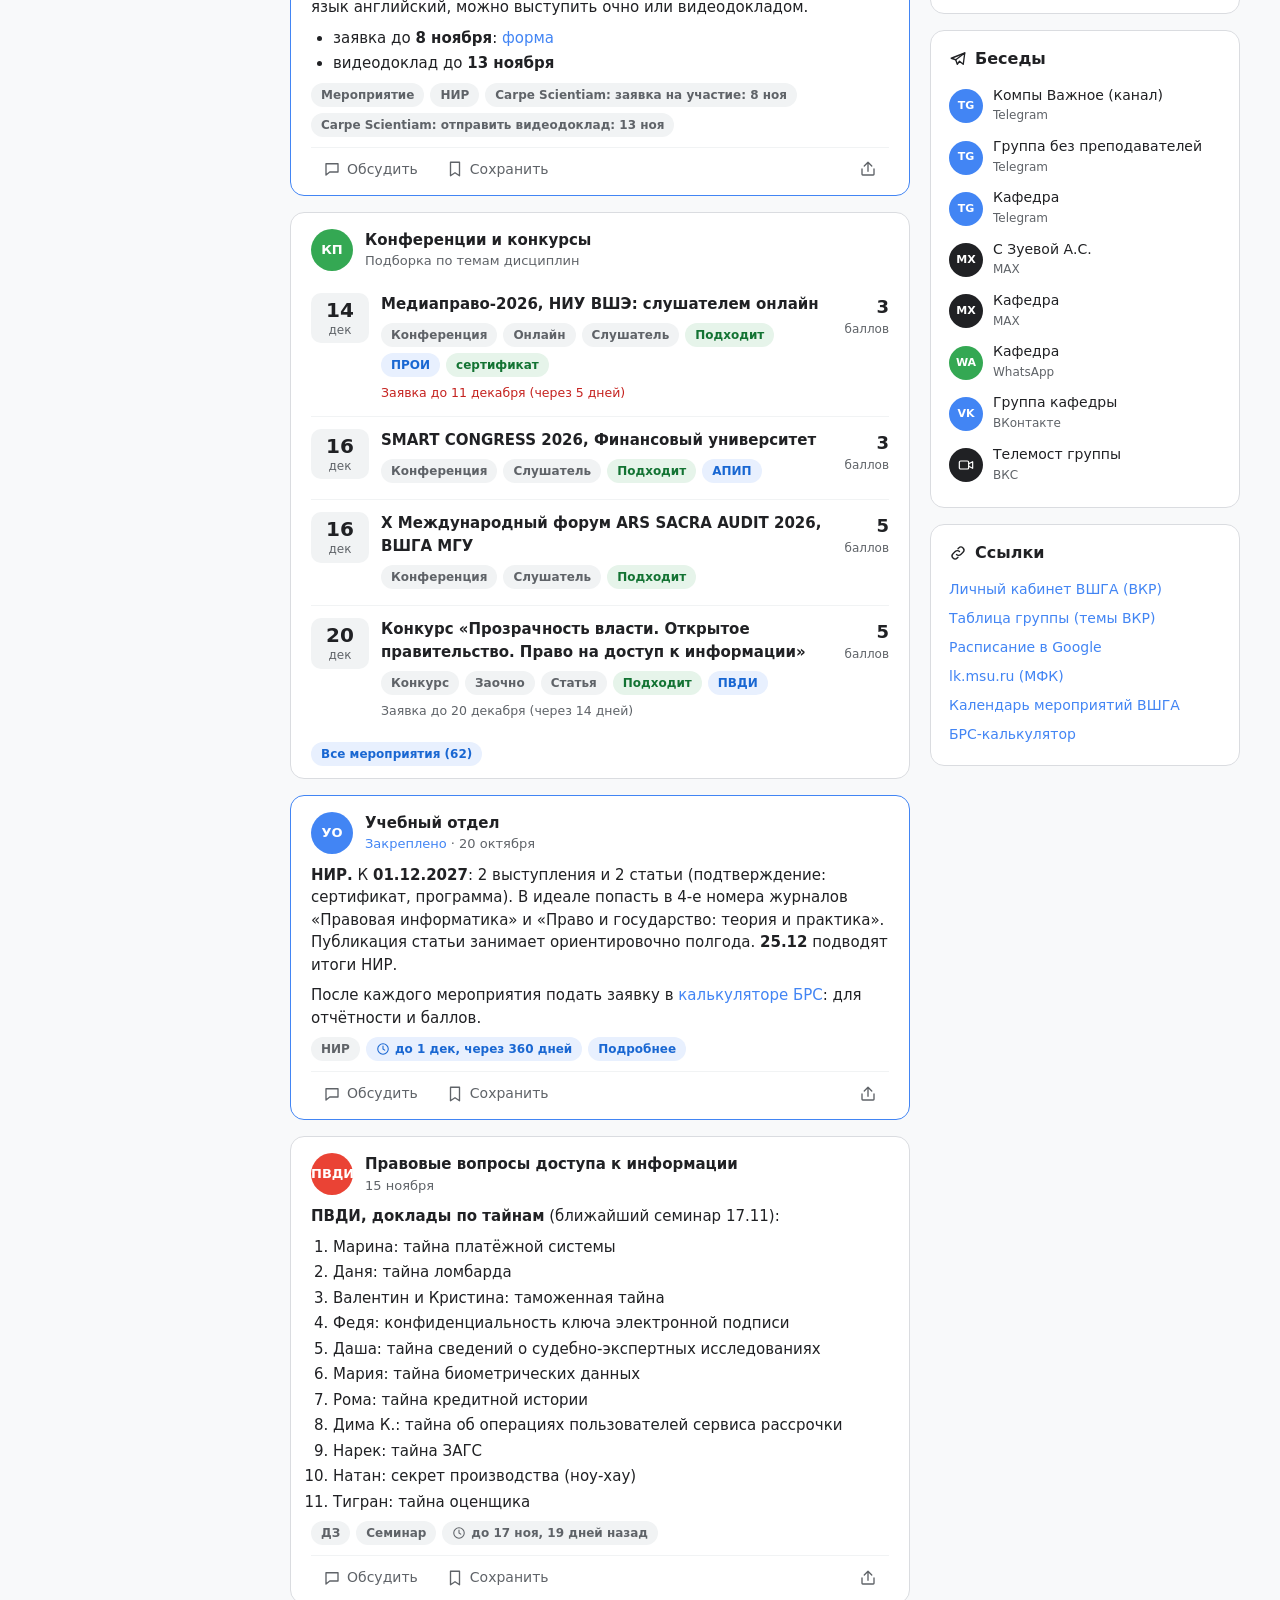
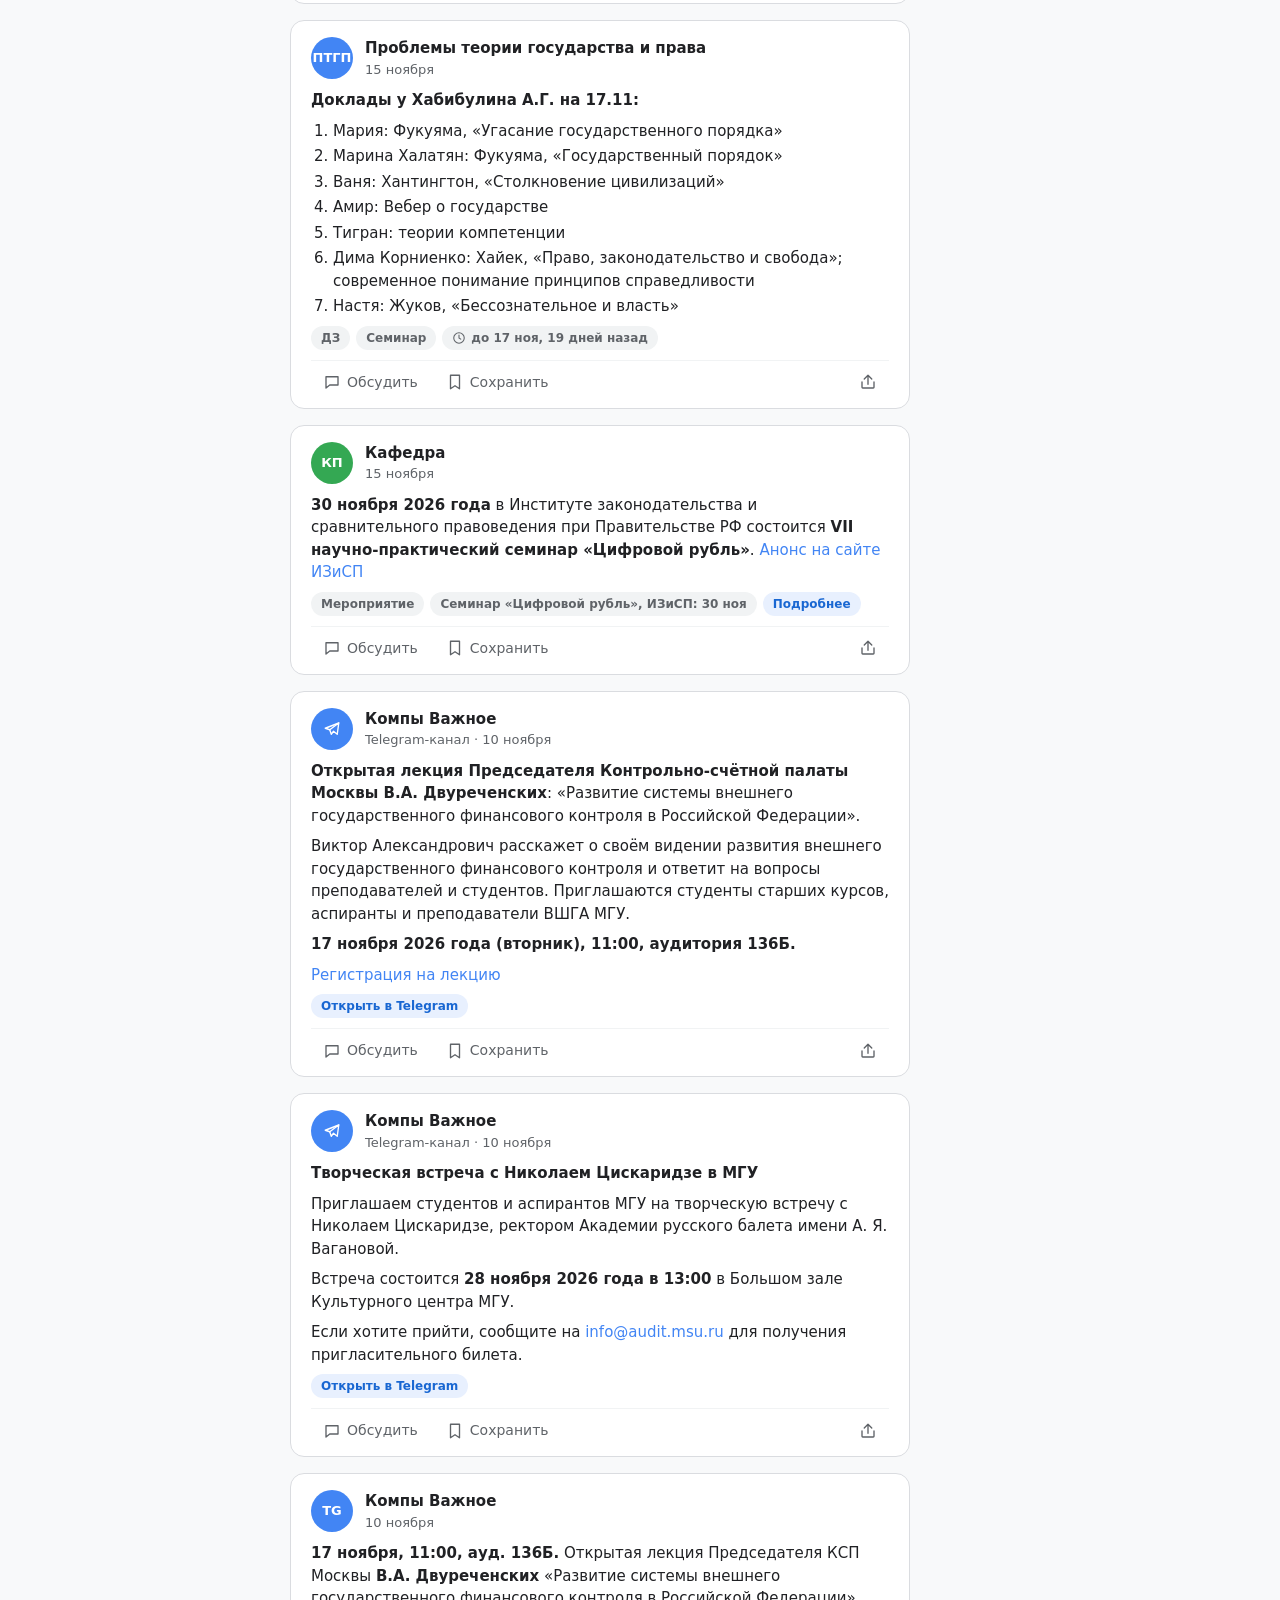
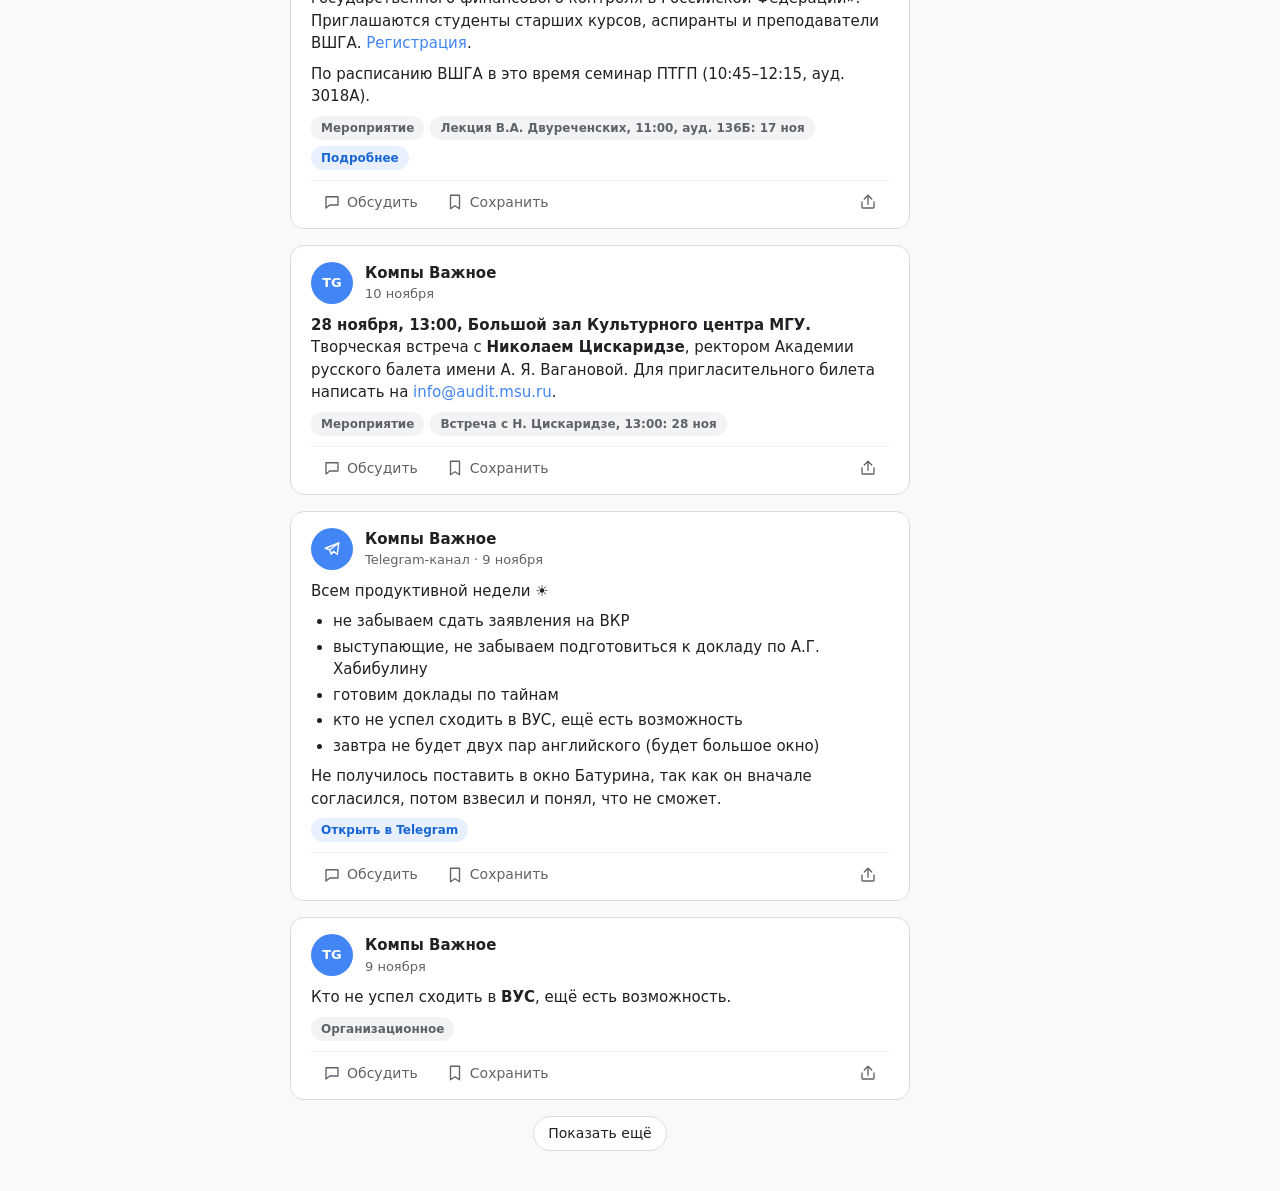
==== commit 60c0cba6: "Сессия: страница экзаменов; семинар «Цифровой рубль», доклады ПВДИ и ПТГП 17.11, конференция ИИ 8–9 " ====
--- a/index.html
+++ b/index.html
@@ -12,7 +12,7 @@
   <link rel="manifest" href="manifest.webmanifest">
   <meta name="apple-mobile-web-app-capable" content="yes">
   <meta name="apple-mobile-web-app-title" content="104 КПИБ">
-  <link rel="stylesheet" href="assets/app.css?v=261110f">
+  <link rel="stylesheet" href="assets/app.css?v=261115a">
 </head>
 <body>
   <a class="skip-link" href="#/" onclick="event.preventDefault();document.getElementById('main').focus()">К содержимому</a>
@@ -53,9 +53,9 @@
   </nav>
   <div class="toast" id="toast" role="status"></div>
 
-  <script src="assets/md.js?v=261110f"></script>
-  <script src="assets/export.js?v=261110f"></script>
-  <script src="assets/notify.js?v=261110f"></script>
-  <script src="assets/app.js?v=261110f"></script>
+  <script src="assets/md.js?v=261115a"></script>
+  <script src="assets/export.js?v=261115a"></script>
+  <script src="assets/notify.js?v=261115a"></script>
+  <script src="assets/app.js?v=261115a"></script>
 </body>
 </html>
--- a/assets/app.css
+++ b/assets/app.css
@@ -532,3 +532,102 @@
 html[data-theme="dark"] .md th { background: var(--fill); }
 html[data-theme="dark"] img { opacity: .92; }
 .dead-link { color: var(--muted); }
+
+/* ---------- Расписание-календарь ---------- */
+.cal-top { display: flex; align-items: center; gap: 12px; flex-wrap: wrap; justify-content: space-between; }
+.seg { display: inline-flex; background: var(--fill); border-radius: 20px; padding: 3px; }
+.seg a { padding: 6px 14px; border-radius: 17px; color: var(--text); font-weight: 500; font-size: 14px; }
+.seg a:hover { text-decoration: none; }
+.seg a.on { background: var(--card); box-shadow: 0 1px 2px rgba(0,0,0,.12); }
+.cal-bar { display: flex; align-items: center; gap: 6px; margin: 10px 0 12px; }
+.cal-bar .tab { min-width: 38px; text-align: center; }
+.cal-title { margin-left: 8px; font-size: 17px; }
+.cal-card { padding: 12px; overflow-x: auto; }
+.cal-note { margin: -4px 2px 14px; }
+details.card > summary { cursor: pointer; }
+
+/* неделя: сетка по часам */
+.cw { display: grid; grid-template-columns: 46px repeat(var(--cols), minmax(92px, 1fr)); min-width: 560px; }
+.cw-corner, .cw-allday-l { border-bottom: 1px solid var(--line); }
+.cw-allday-l { font-size: 11px; color: var(--muted); padding: 4px 4px 4px 0; text-align: right; }
+.cw-dh { text-align: center; padding: 4px 0 8px; color: var(--text); border-bottom: 1px solid var(--line); }
+.cw-dh:hover { text-decoration: none; background: var(--fill); border-radius: 8px 8px 0 0; }
+.cw-dh span { display: block; font-size: 12px; color: var(--muted); text-transform: uppercase; }
+.cw-dh b { font-size: 20px; font-weight: 500; display: inline-grid; place-items: center; width: 34px; height: 34px; border-radius: 50%; }
+.cw-dh.today b { background: var(--blue); color: #fff; }
+.cw-dh.today span { color: var(--blue); }
+.cw-allday { border-bottom: 1px solid var(--line); border-left: 1px solid var(--fill); padding: 3px; display: flex; flex-direction: column; gap: 2px; min-height: 26px; }
+.cw-mark { display: block; font-size: 11.5px; line-height: 1.3; padding: 2px 5px; border-radius: 5px; color: var(--text); white-space: nowrap; overflow: hidden; text-overflow: ellipsis; }
+.cw-mark.dl { background: var(--red-soft); }
+.cw-mark.ev { background: var(--green-soft); }
+.cw-mark:hover { text-decoration: none; filter: brightness(.96); }
+.cw-times { position: relative; }
+.cw-times span { position: absolute; right: 6px; transform: translateY(-50%); font-size: 11px; color: var(--muted); }
+.cw-times span:first-child { transform: none; }
+.cw-col { position: relative; border-left: 1px solid var(--fill); }
+.cw-col.today { background: color-mix(in srgb, var(--blue-soft) 45%, transparent); }
+.cw-line { position: absolute; left: 0; right: 0; border-top: 1px solid var(--fill); }
+.cw-ev {
+  position: absolute; left: 3px; right: 3px; border-radius: 7px; padding: 4px 6px; overflow: hidden; color: var(--text);
+  background: color-mix(in srgb, var(--c) 18%, var(--card)); border-left: 3px solid var(--c); font-size: 12px; line-height: 1.25;
+  display: flex; flex-direction: column;
+}
+.cw-ev:hover { text-decoration: none; filter: brightness(.97); z-index: 2; }
+.cw-ev b { font-size: 13px; }
+.cw-ev span { color: var(--muted); white-space: nowrap; overflow: hidden; text-overflow: ellipsis; }
+.cw-ev.live { box-shadow: 0 0 0 2px var(--c); }
+.cw-now { position: absolute; left: -4px; right: 0; border-top: 2px solid var(--red); z-index: 3; }
+.cw-now::before { content: ""; position: absolute; left: -4px; top: -6px; width: 10px; height: 10px; border-radius: 50%; background: var(--red); }
+
+/* неделя на телефоне: по дням */
+.cw-agenda { display: flex; flex-direction: column; gap: 6px; }
+.cw-aday { padding: 6px 4px 8px; border-bottom: 1px solid var(--fill); }
+.cw-aday:last-child { border-bottom: 0; }
+.cw-aday.today { background: color-mix(in srgb, var(--blue-soft) 60%, transparent); border-radius: 10px; padding: 6px 8px 8px; }
+.cw-ahead { display: flex; align-items: center; gap: 8px; color: var(--text); padding: 2px 0 4px; }
+.cw-ahead:hover { text-decoration: none; }
+.cw-aday .cw-mark { margin-top: 4px; font-size: 13px; white-space: normal; }
+
+/* месяц */
+.cm-head, .cm-grid { display: grid; grid-template-columns: repeat(7, minmax(0, 1fr)); }
+.cm-head span { text-align: center; font-size: 12px; color: var(--muted); padding: 2px 0 6px; text-transform: uppercase; }
+.cm-grid { border-top: 1px solid var(--line); border-left: 1px solid var(--line); }
+.cm-cell { min-height: 104px; border-right: 1px solid var(--line); border-bottom: 1px solid var(--line); padding: 4px; color: var(--text); display: flex; flex-direction: column; gap: 2px; min-width: 0; }
+.cm-cell:hover { text-decoration: none; background: var(--fill); }
+.cm-cell.other { opacity: .45; }
+.cm-cell.weekend { background: color-mix(in srgb, var(--fill) 50%, transparent); }
+.cm-num { font-size: 13px; font-weight: 600; width: 24px; height: 24px; display: grid; place-items: center; border-radius: 50%; }
+.cm-cell.today .cm-num { background: var(--blue); color: #fff; }
+.cm-pills { display: flex; flex-direction: column; gap: 2px; min-width: 0; }
+.cm-pill { font-size: 11px; line-height: 1.3; padding: 1px 5px; border-radius: 4px; white-space: nowrap; overflow: hidden; text-overflow: ellipsis;
+  background: color-mix(in srgb, var(--c, #9AA0A6) 18%, var(--card)); border-left: 2px solid var(--c, #9AA0A6); }
+.cm-pill b { font-weight: 600; }
+.cm-pill.dl { --c: var(--red); }
+.cm-pill.ev { --c: var(--green); }
+.cm-more { font-size: 11px; color: var(--muted); padding-left: 4px; }
+.cm-dots { display: none; gap: 3px; flex-wrap: wrap; }
+.cm-dots i { width: 7px; height: 7px; border-radius: 50%; display: block; }
+.cm-dots i.d-dl { background: var(--red); border-radius: 2px; }
+.cm-dots i.d-ev { background: var(--green); border-radius: 2px; }
+.cd-teacher { margin: -4px 0 6px 14px; }
+@media (max-width: 760px) {
+  .cal-title { font-size: 15px; }
+  .cal-card { padding: 10px; }
+  .cm-cell { min-height: 58px; align-items: center; }
+  .cm-pills { display: none; }
+  .cm-dots { display: flex; justify-content: center; }
+}
+
+/* ---------- Сессия ---------- */
+.exam { display: flex; gap: 14px; align-items: center; padding: 12px 4px; border-top: 1px solid var(--fill); color: var(--text); }
+.exam:first-child { border-top: 0; }
+.exam:hover { text-decoration: none; background: var(--fill); border-radius: 10px; }
+.exam.past { opacity: .5; }
+.exam-date { flex: none; width: 58px; text-align: center; border-radius: 12px; padding: 6px 0; background: color-mix(in srgb, var(--c) 16%, var(--card)); border-left: 4px solid var(--c); line-height: 1.1; }
+.exam-date b { display: block; font-size: 22px; }
+.exam-date span { font-size: 12px; color: var(--muted); }
+.exam-body { display: flex; flex-direction: column; gap: 2px; min-width: 0; }
+.exam-body small { color: var(--muted); }
+.exam-body .chips { margin: 4px 0 0; }
+.cw-mark.ex, .cm-pill.ex { background: var(--yellow-soft); --c: var(--yellow); }
+.cm-dots i.d-ex { background: var(--yellow); border-radius: 2px; }
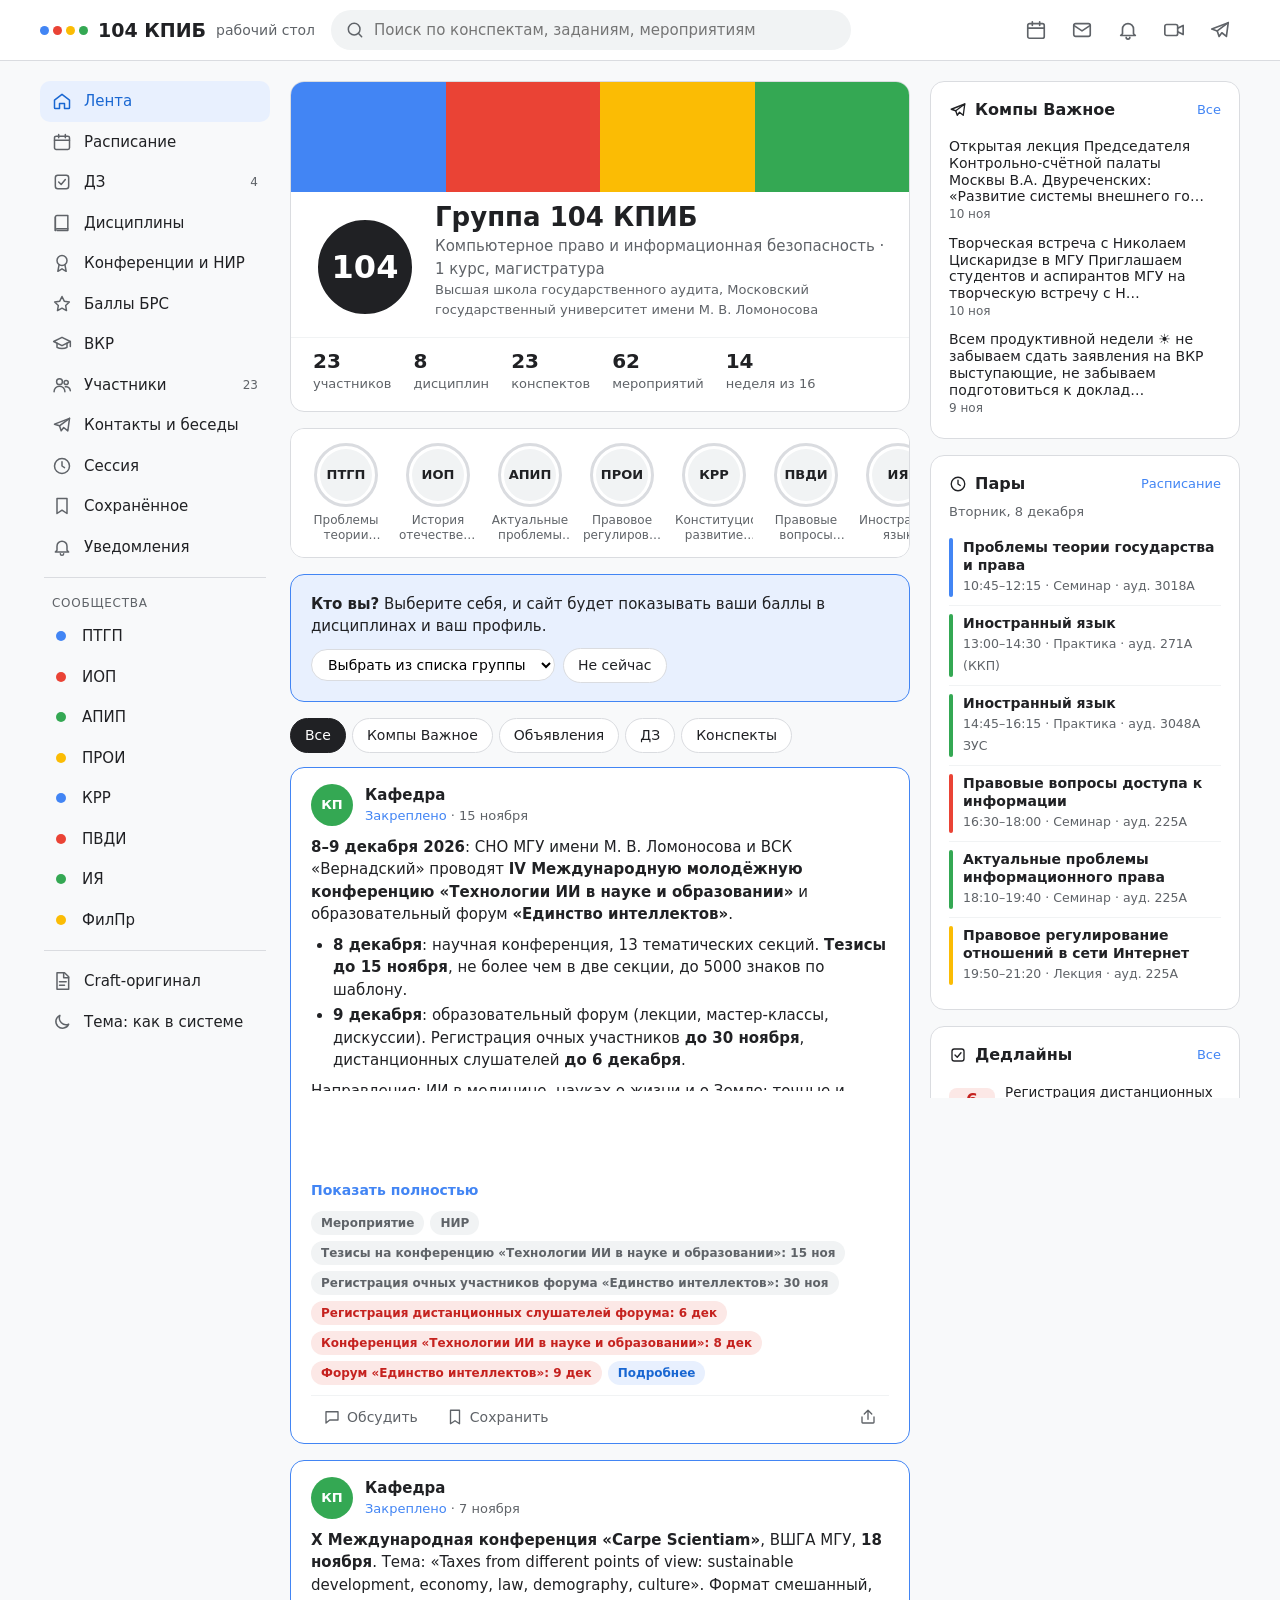
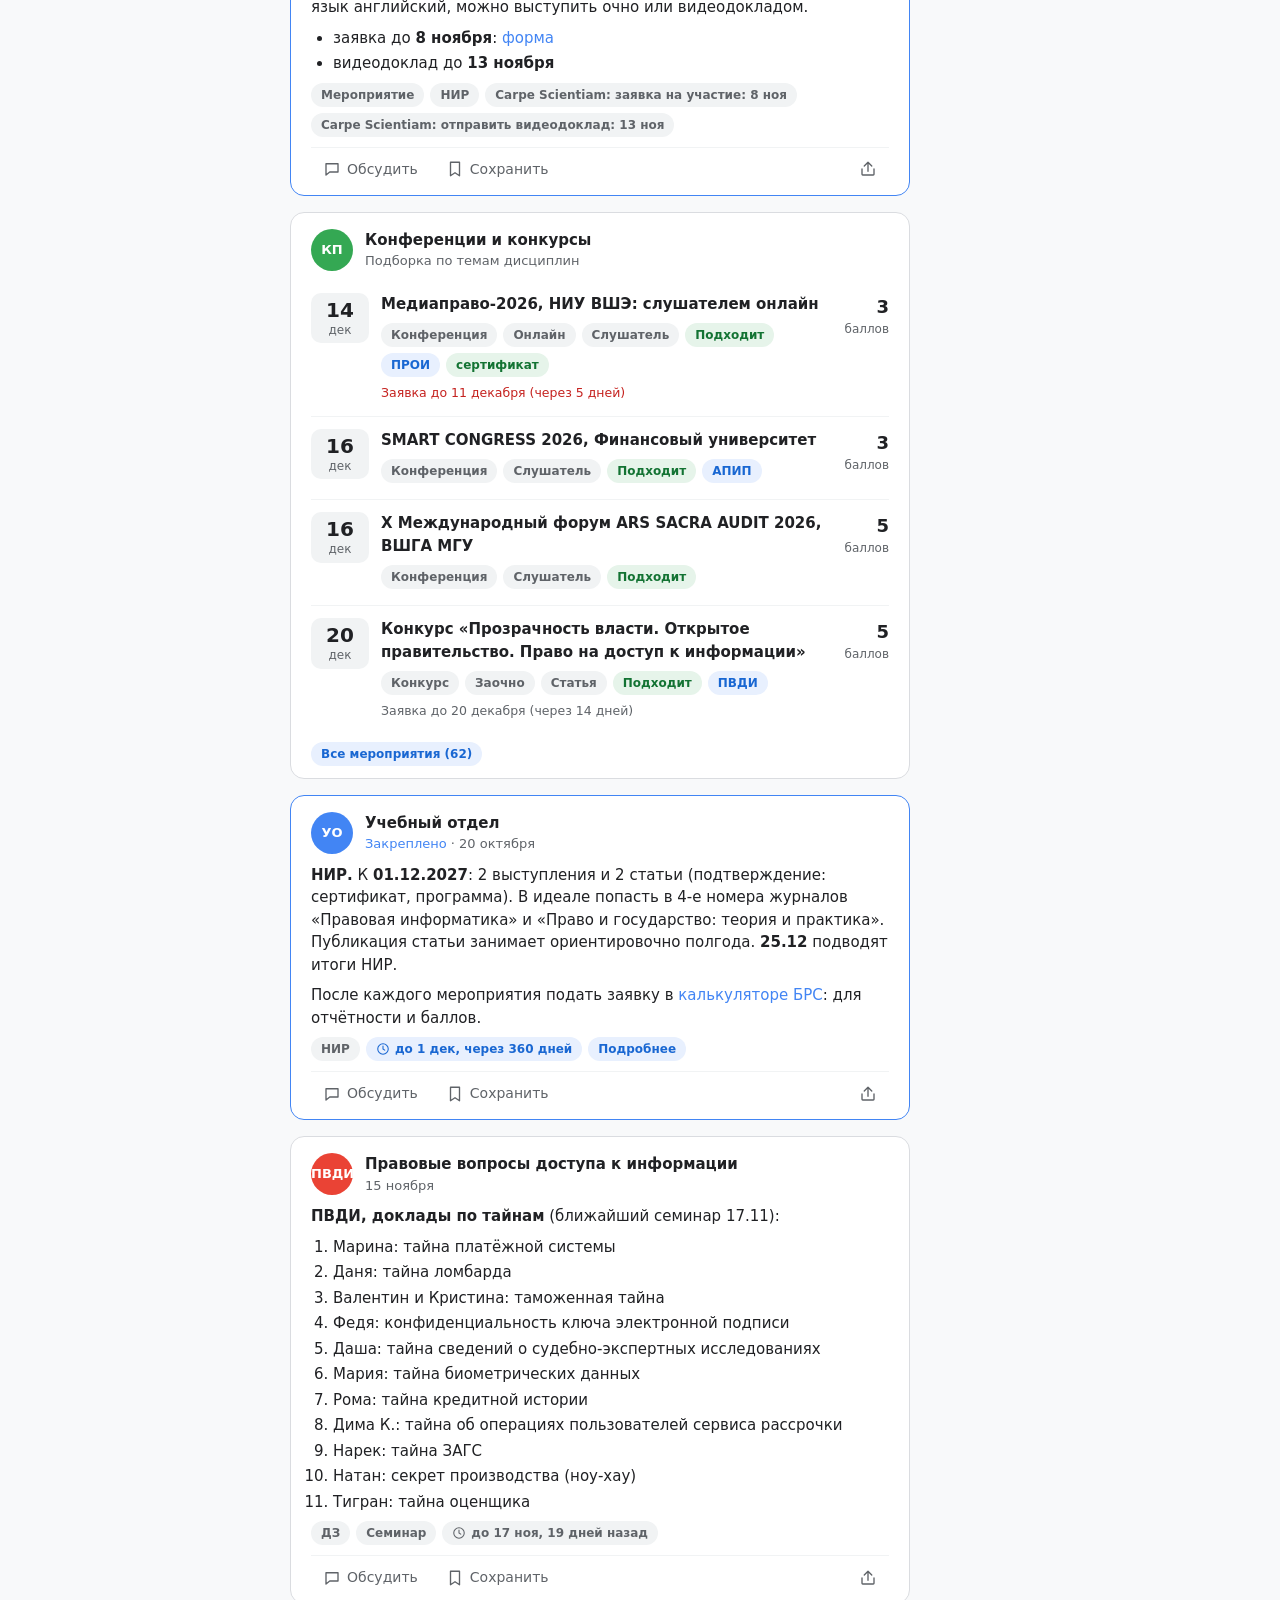
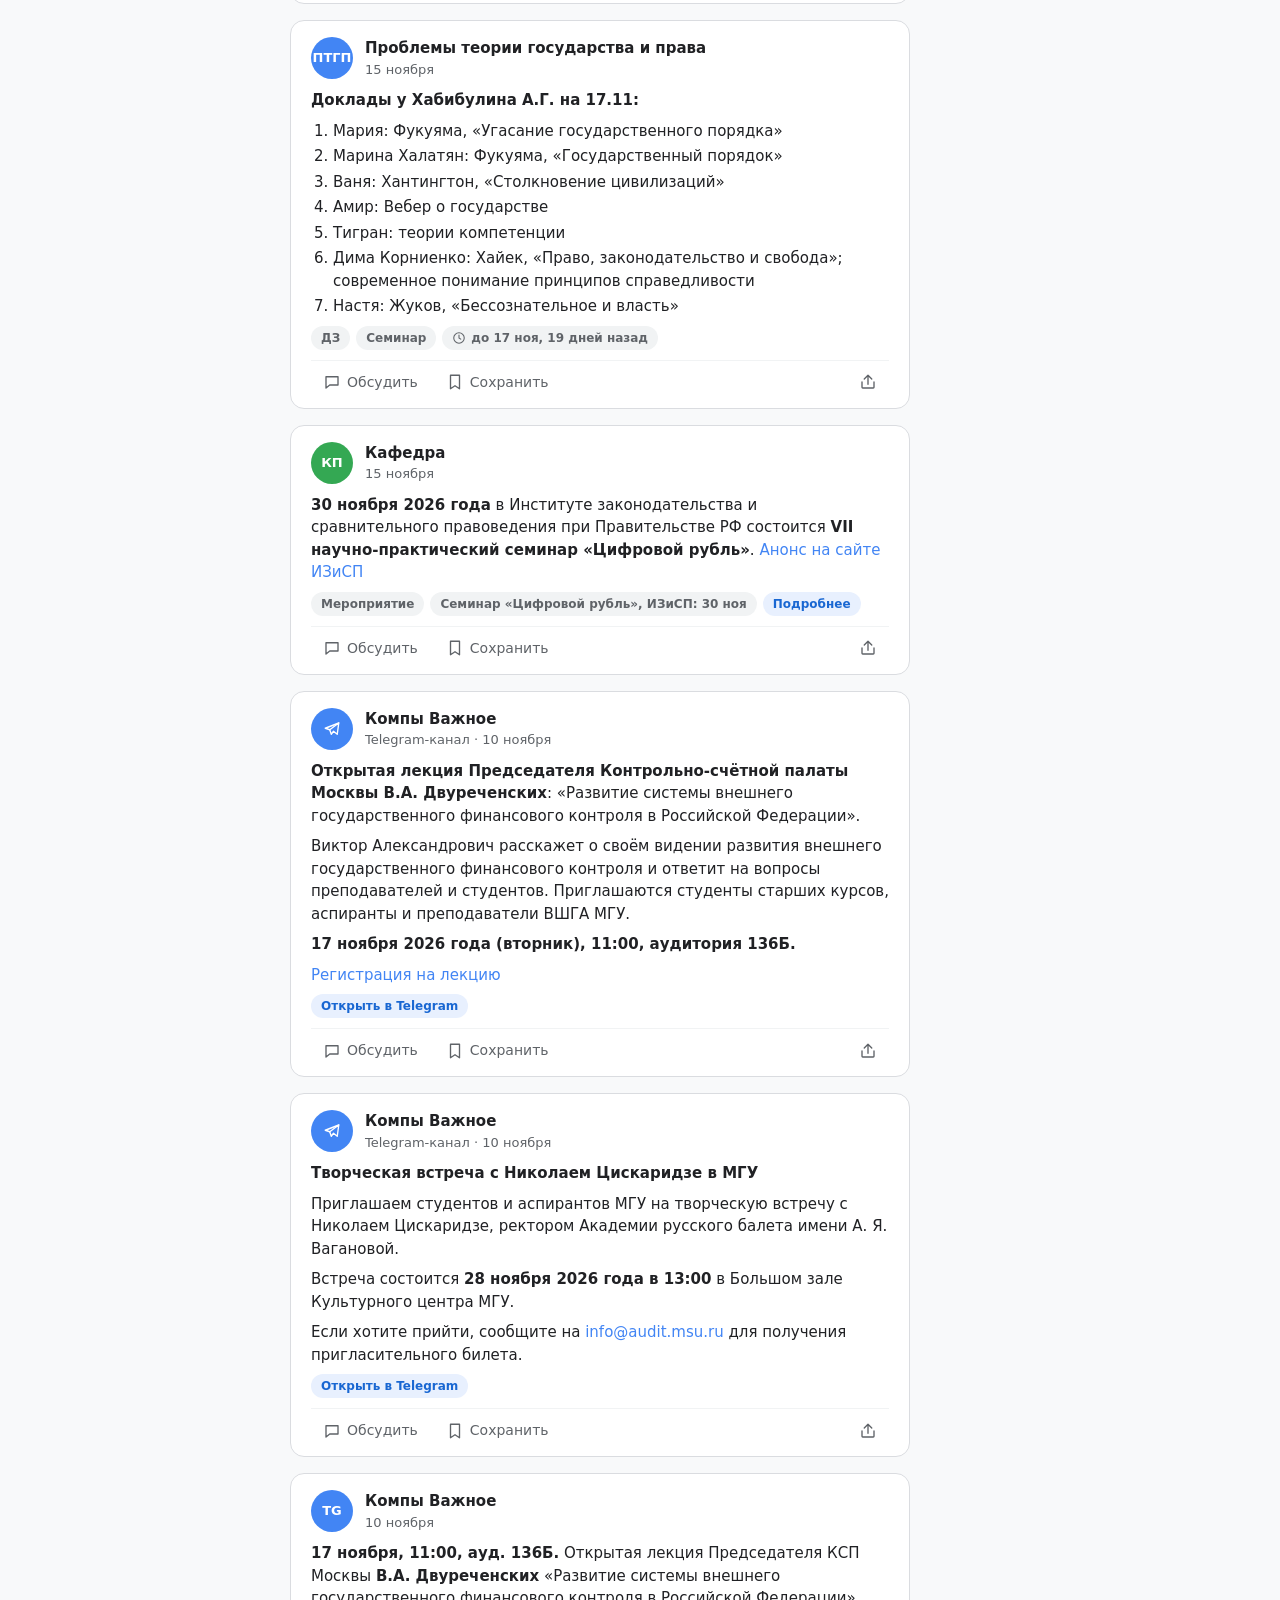
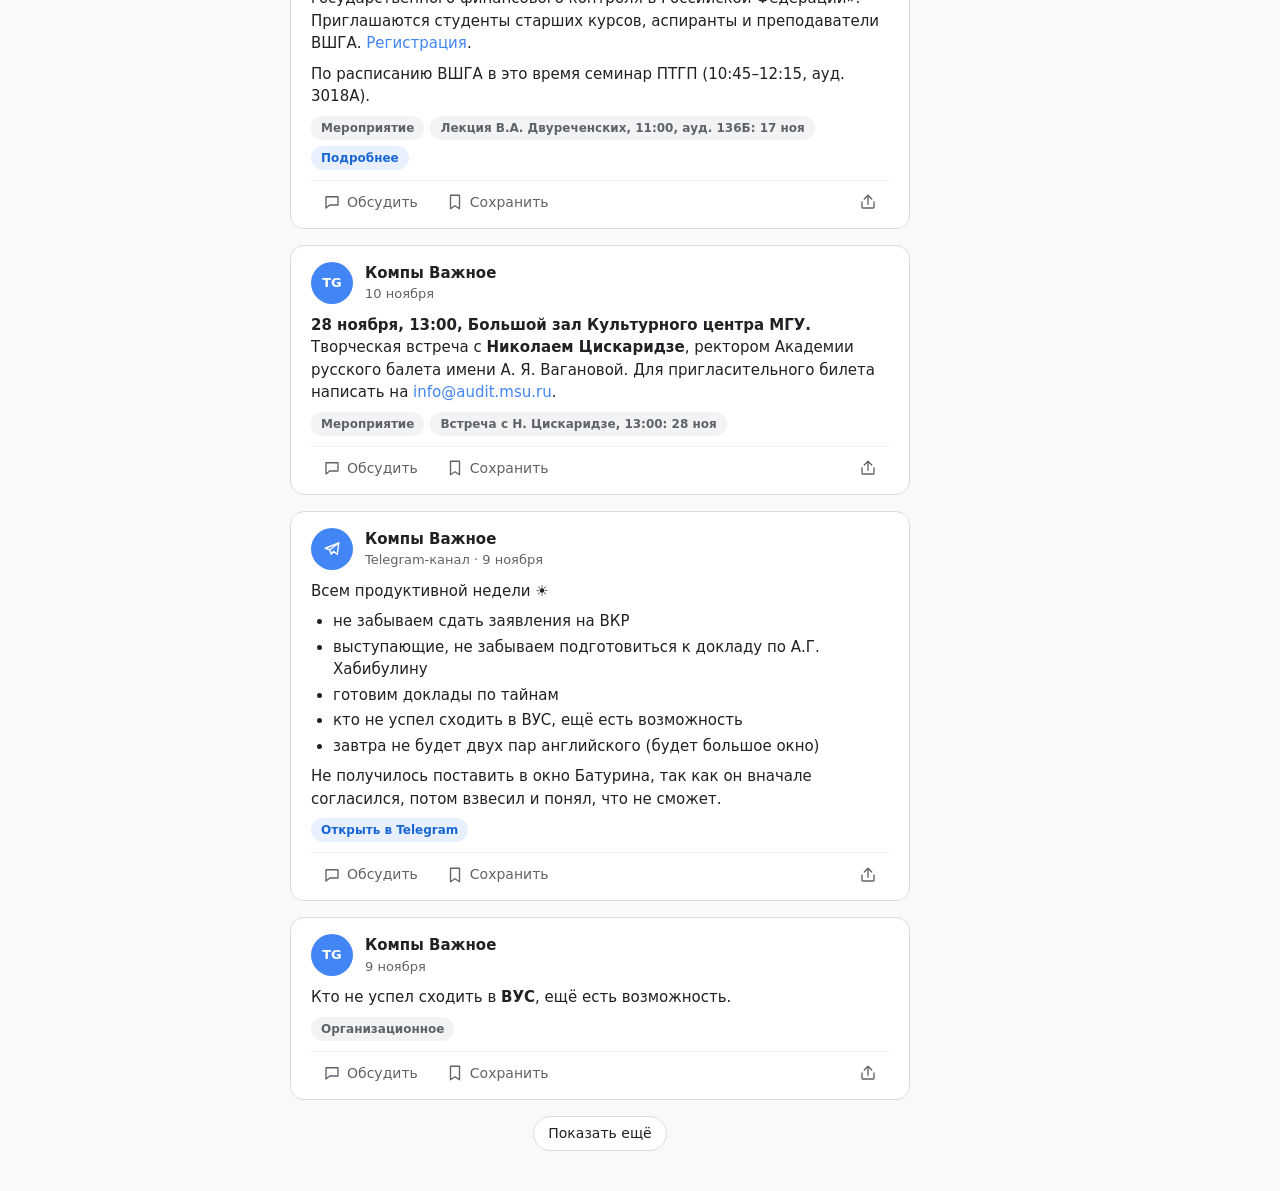
==== commit 18da5564: "БРС: единый источник баллов (журнал Google), запасная копия для калькулятора, общий выбор «это я»; с" ====
--- a/index.html
+++ b/index.html
@@ -12,7 +12,7 @@
   <link rel="manifest" href="manifest.webmanifest">
   <meta name="apple-mobile-web-app-capable" content="yes">
   <meta name="apple-mobile-web-app-title" content="104 КПИБ">
-  <link rel="stylesheet" href="assets/app.css?v=261115a">
+  <link rel="stylesheet" href="assets/app.css?v=261115b">
 </head>
 <body>
   <a class="skip-link" href="#/" onclick="event.preventDefault();document.getElementById('main').focus()">К содержимому</a>
@@ -53,9 +53,9 @@
   </nav>
   <div class="toast" id="toast" role="status"></div>
 
-  <script src="assets/md.js?v=261115a"></script>
-  <script src="assets/export.js?v=261115a"></script>
-  <script src="assets/notify.js?v=261115a"></script>
-  <script src="assets/app.js?v=261115a"></script>
+  <script src="assets/md.js?v=261115b"></script>
+  <script src="assets/export.js?v=261115b"></script>
+  <script src="assets/notify.js?v=261115b"></script>
+  <script src="assets/app.js?v=261115b"></script>
 </body>
 </html>
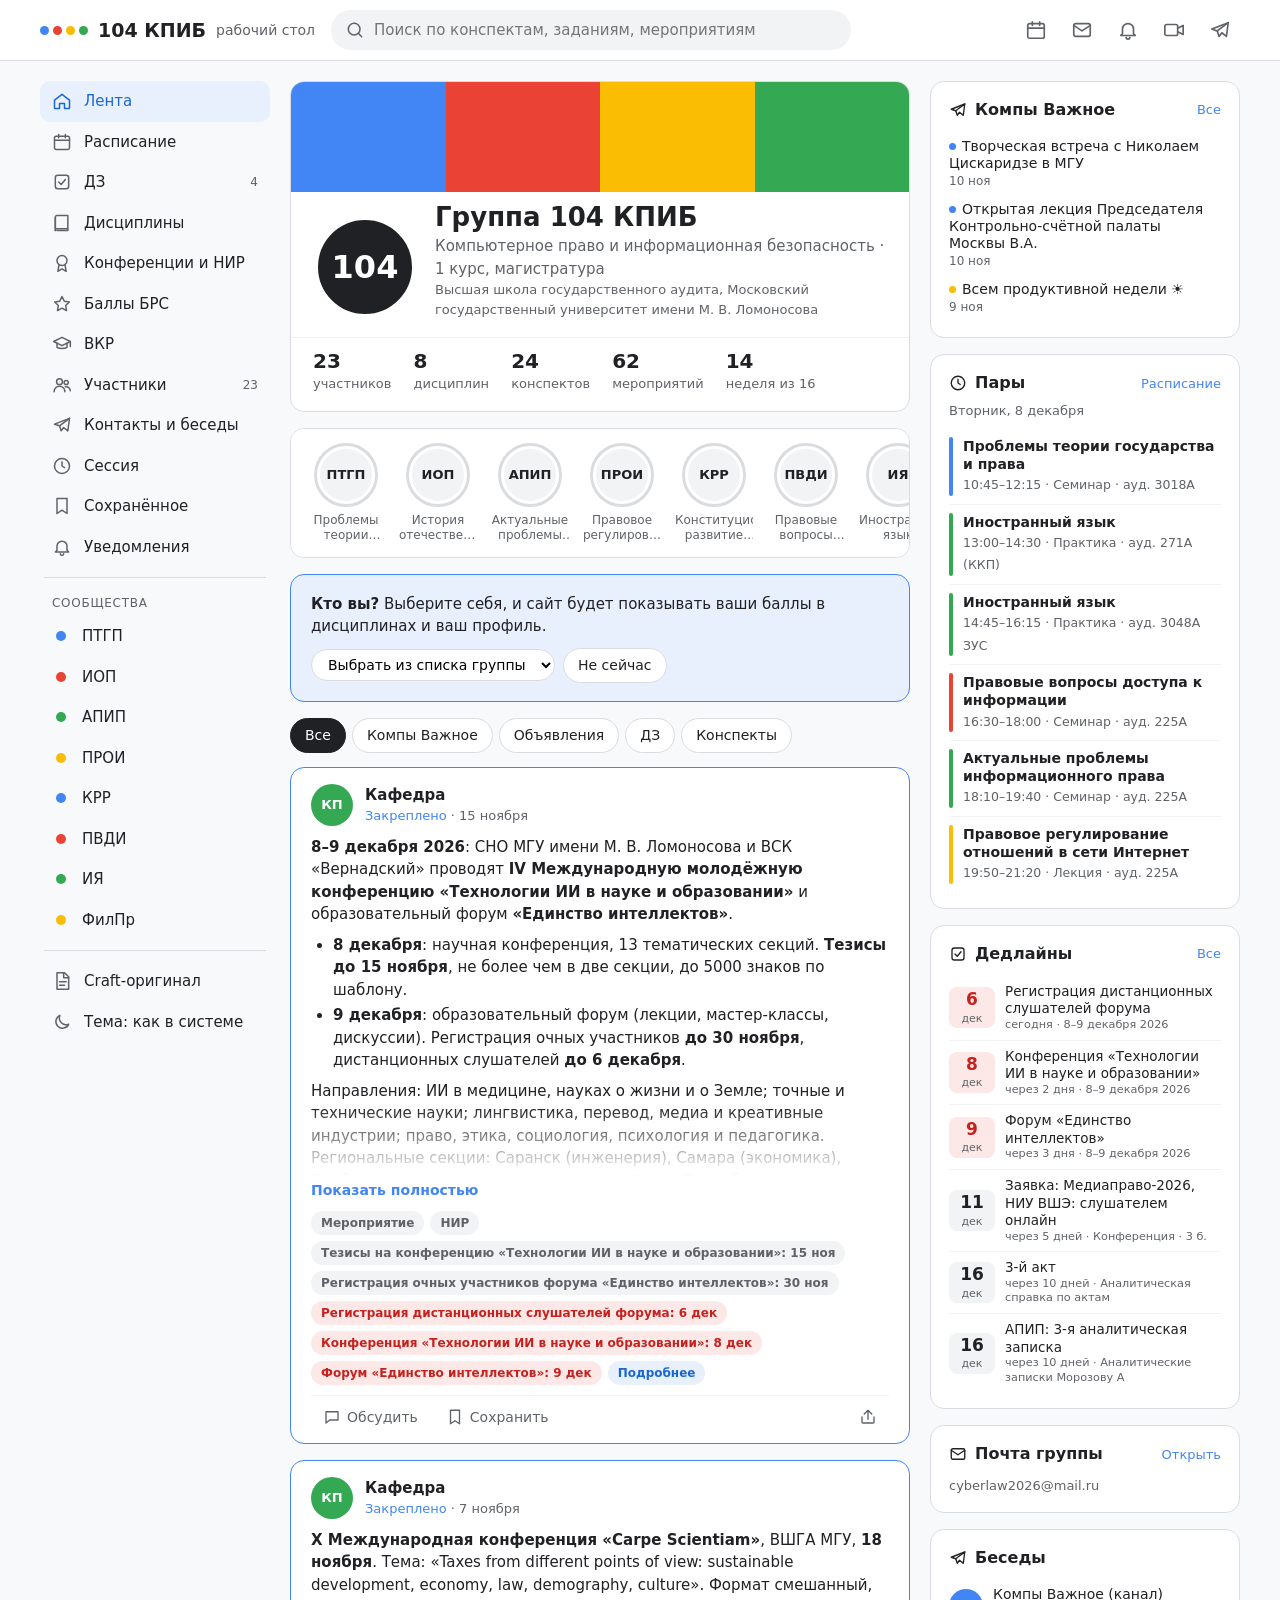
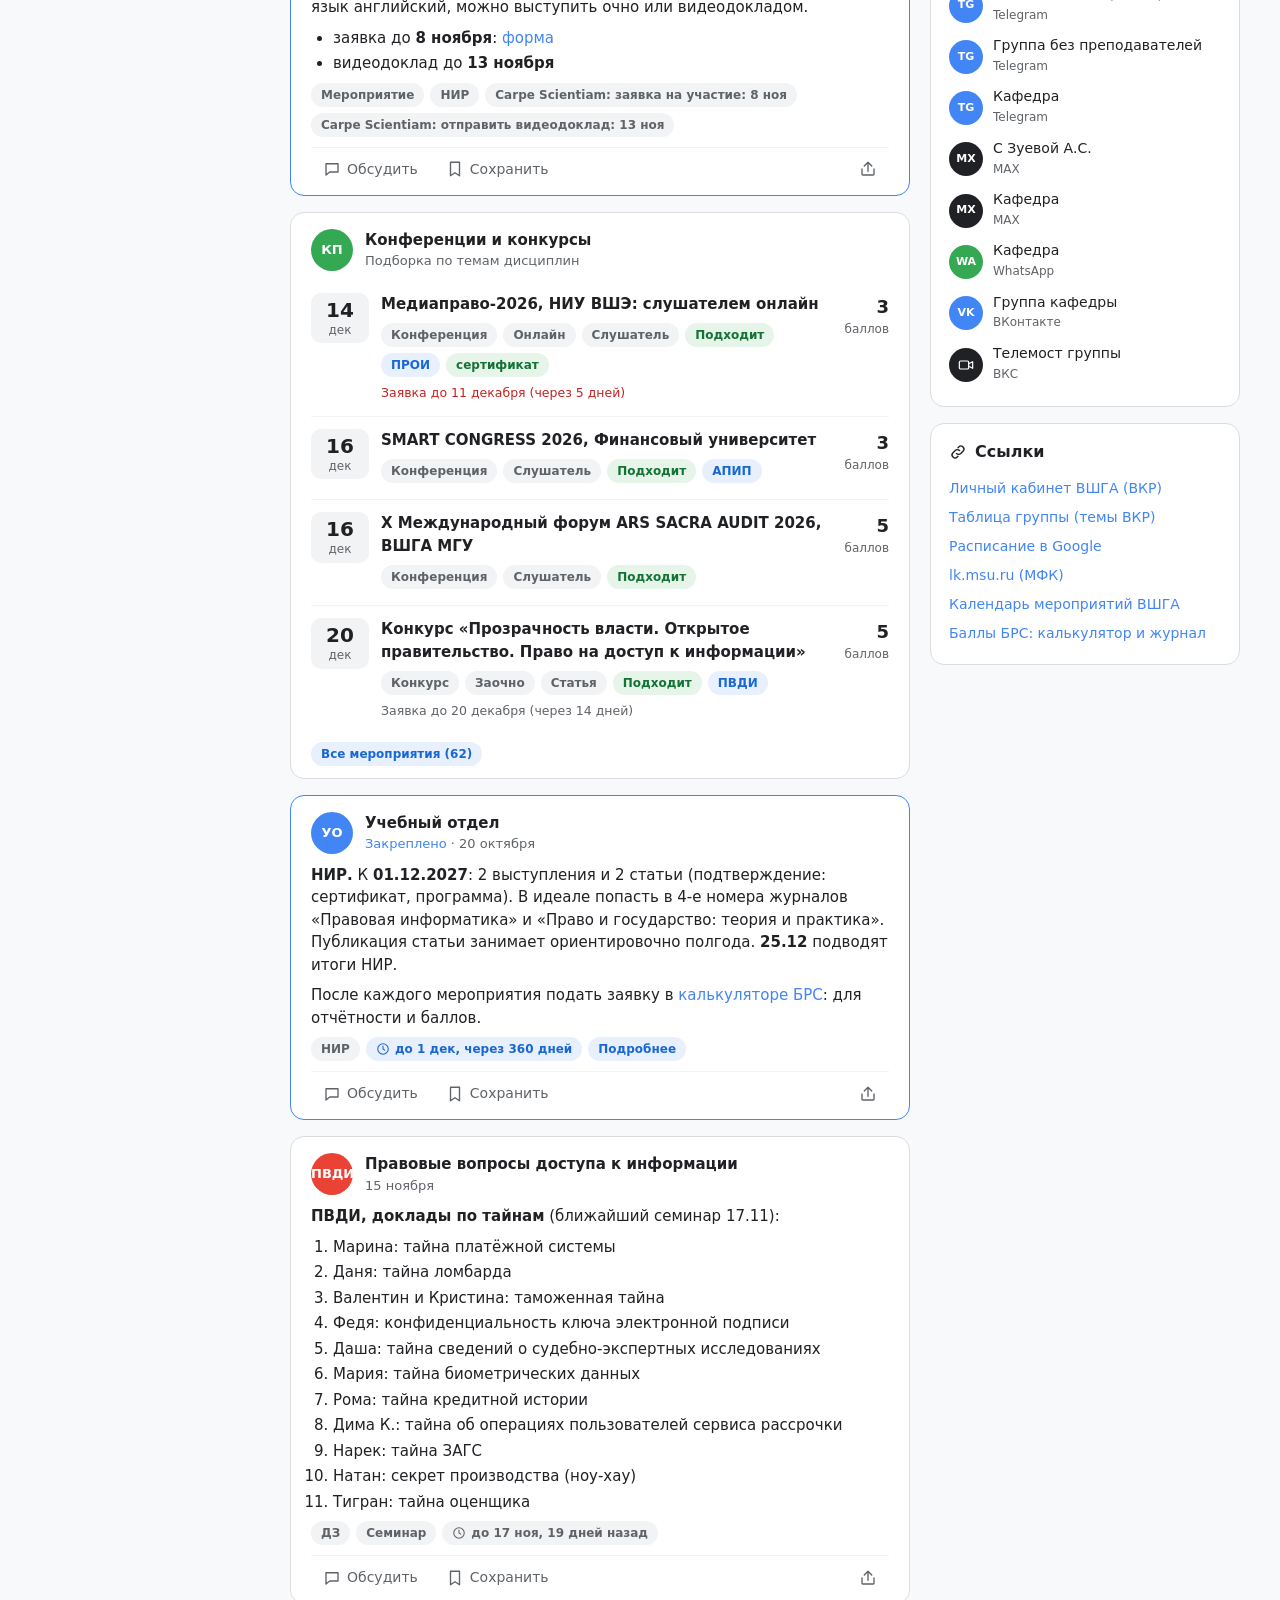
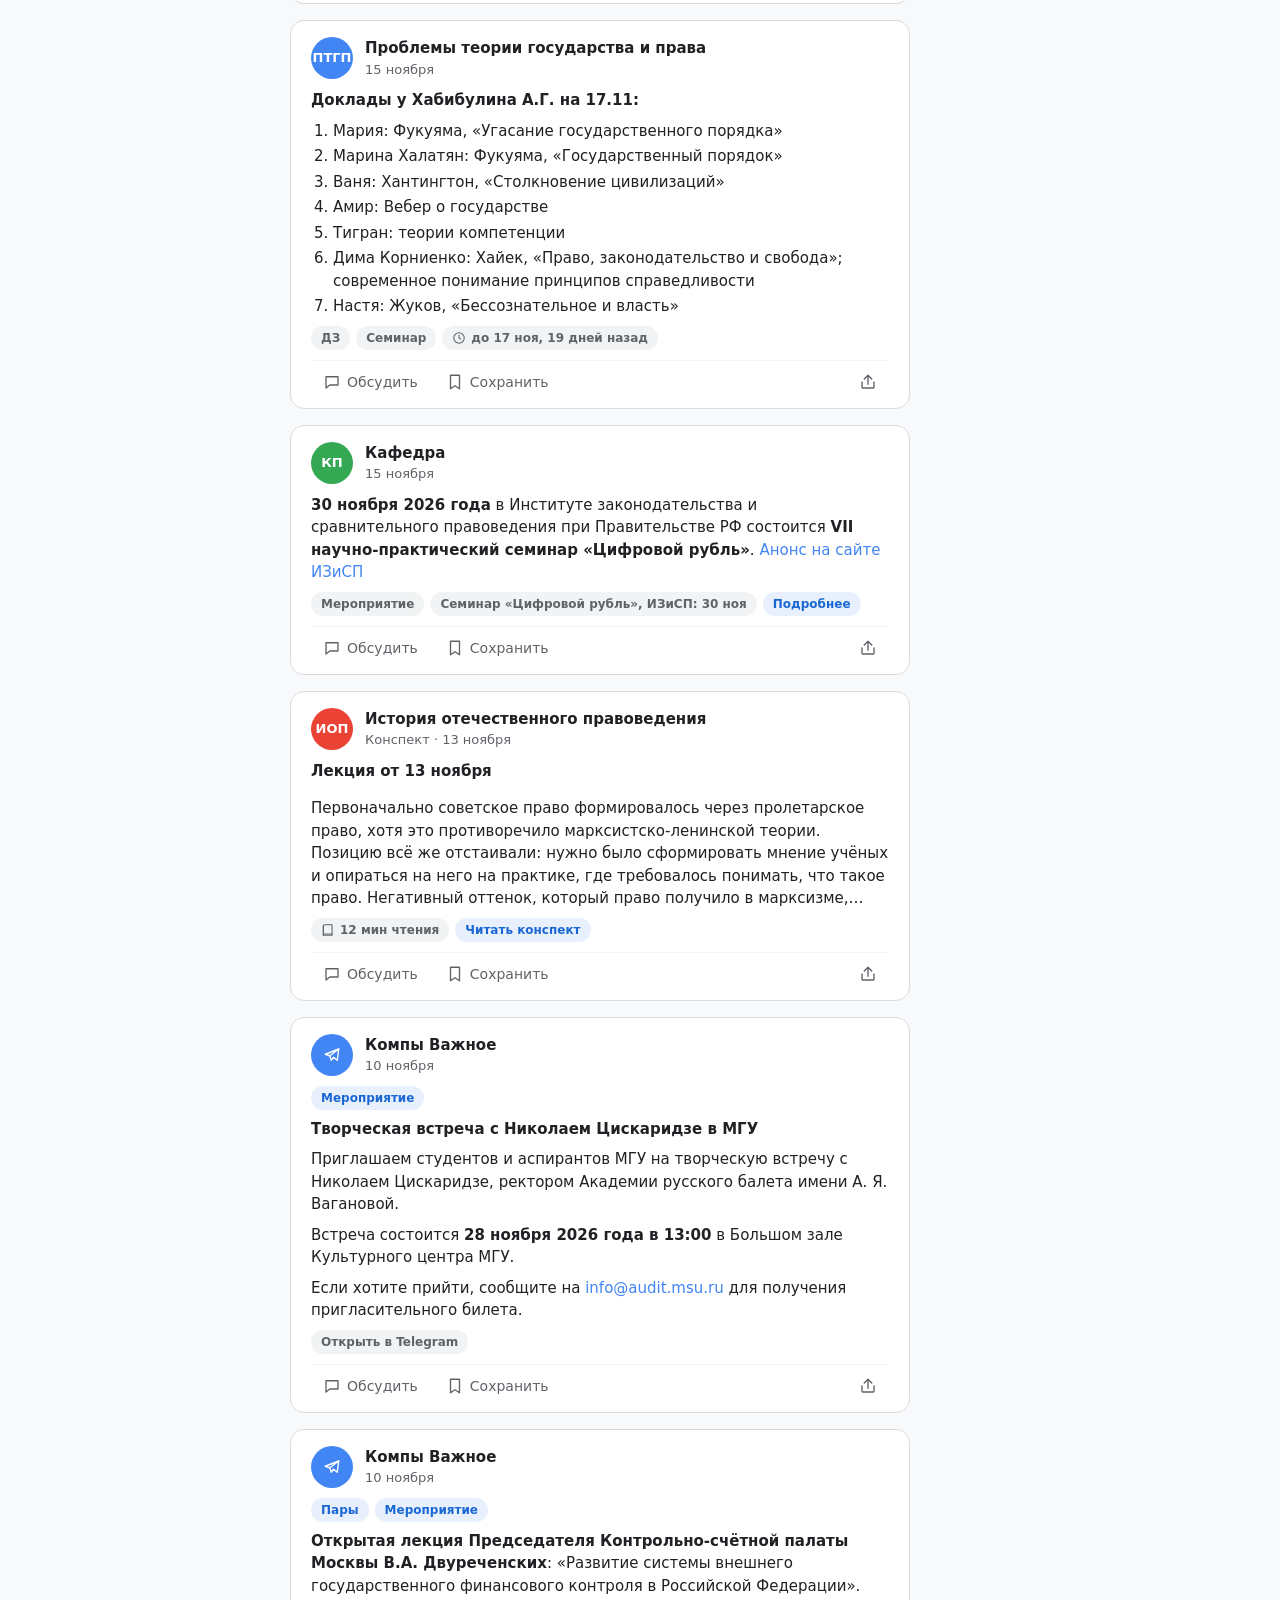
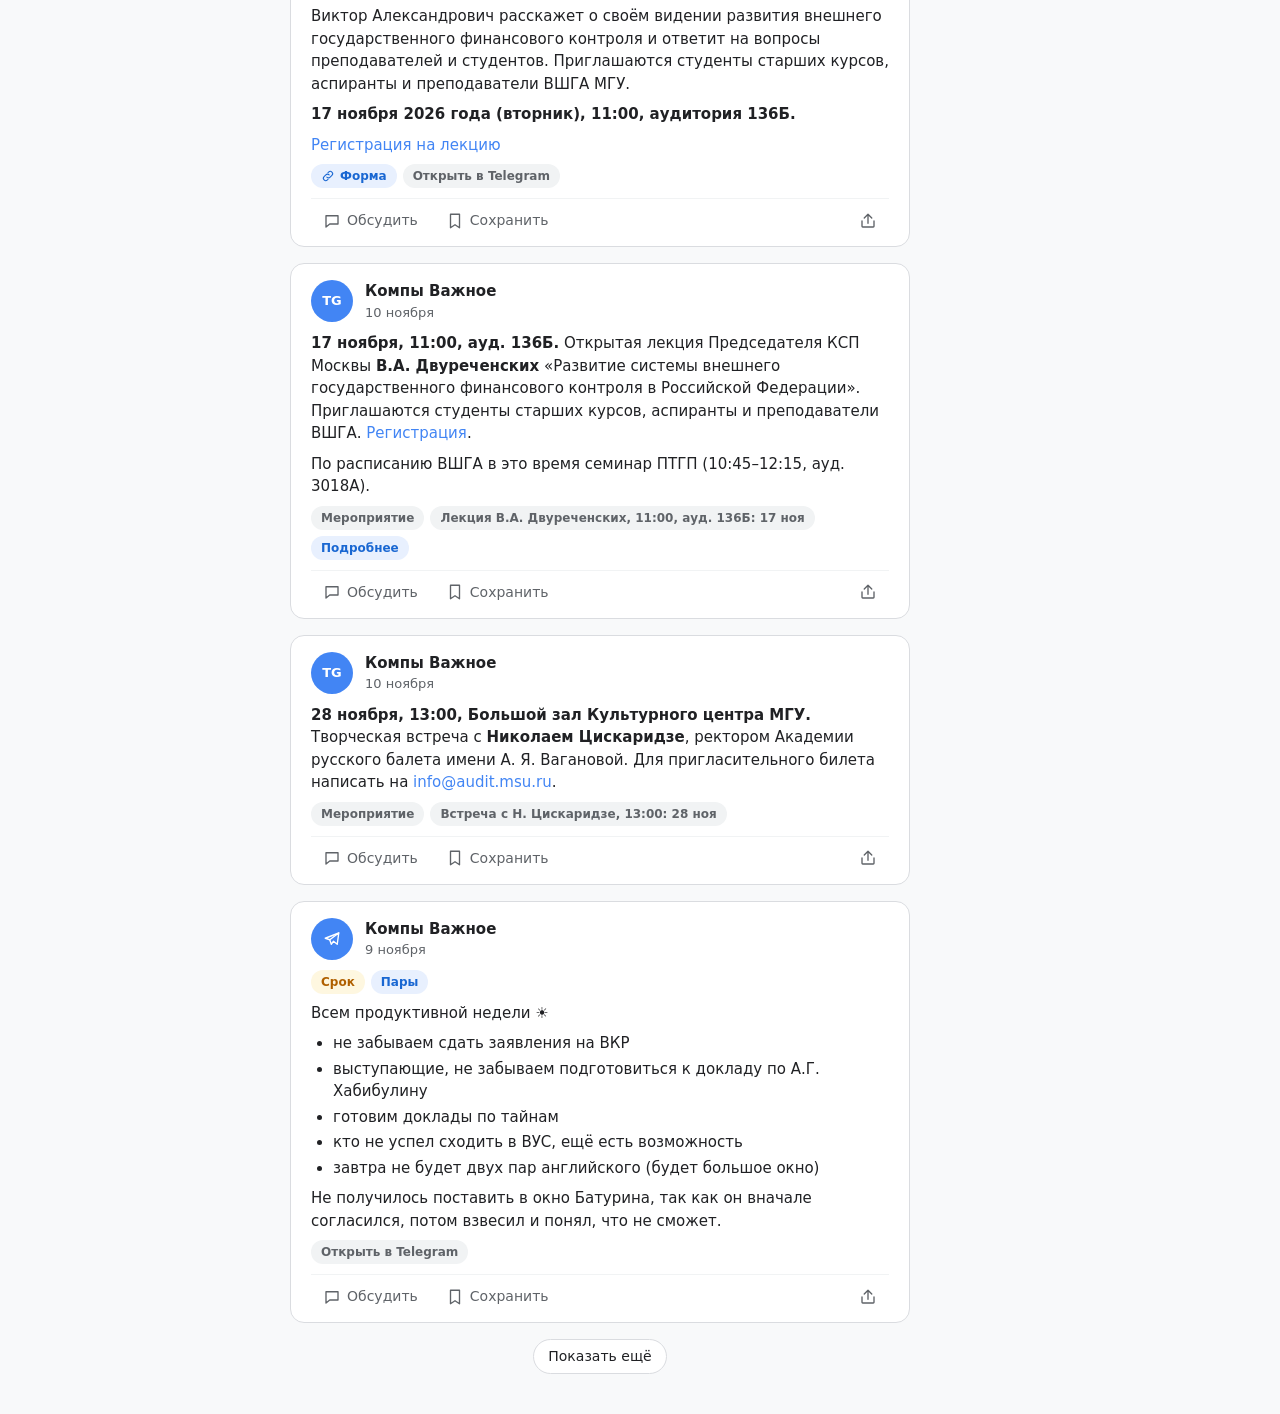
==== commit f45a8e2a: "Канал: пачки сообщений склеиваются, тип поста, даты и сроки, кнопки ссылок, фильтры и ближайшие даты" ====
--- a/index.html
+++ b/index.html
@@ -12,7 +12,7 @@
   <link rel="manifest" href="manifest.webmanifest">
   <meta name="apple-mobile-web-app-capable" content="yes">
   <meta name="apple-mobile-web-app-title" content="104 КПИБ">
-  <link rel="stylesheet" href="assets/app.css?v=261115b">
+  <link rel="stylesheet" href="assets/app.css?v=261118c">
 </head>
 <body>
   <a class="skip-link" href="#/" onclick="event.preventDefault();document.getElementById('main').focus()">К содержимому</a>
@@ -53,9 +53,9 @@
   </nav>
   <div class="toast" id="toast" role="status"></div>
 
-  <script src="assets/md.js?v=261115b"></script>
-  <script src="assets/export.js?v=261115b"></script>
-  <script src="assets/notify.js?v=261115b"></script>
-  <script src="assets/app.js?v=261115b"></script>
+  <script src="assets/md.js?v=261118c"></script>
+  <script src="assets/export.js?v=261118c"></script>
+  <script src="assets/notify.js?v=261118c"></script>
+  <script src="assets/app.js?v=261118c"></script>
 </body>
 </html>
--- a/assets/app.css
+++ b/assets/app.css
@@ -631,3 +631,23 @@
 .exam-body .chips { margin: 4px 0 0; }
 .cw-mark.ex, .cm-pill.ex { background: var(--yellow-soft); --c: var(--yellow); }
 .cm-dots i.d-ex { background: var(--yellow); border-radius: 2px; }
+
+/* Канал: адаптированные карточки */
+.tg-meta { margin: 2px 0 8px; }
+.tg-meta .chip.past { opacity: .6; text-decoration: line-through; text-decoration-thickness: 1px; }
+.chip.tgtype { font-weight: 600; }
+.tg-title { margin: 4px 0 8px; font-size: 16px; line-height: 1.35; font-weight: 600; }
+.tg-body .tg-part + .tg-part { margin-top: 10px; padding-top: 10px; border-top: 1px dashed var(--line); }
+.tg-sep { font-size: 12px; color: var(--muted); margin-bottom: 4px; }
+.tg-body ol, .tg-body ul { padding-left: 22px; margin: 6px 0; }
+.tg-body li { margin: 3px 0; }
+.tg-filter { margin: 0 0 12px; flex-wrap: wrap; }
+.tg-filter .chip { text-decoration: none; }
+.tg-soon h3 { display: flex; align-items: center; gap: 8px; margin: 0 0 10px; font-size: 16px; }
+.tg-soon-row { display: flex; gap: 12px; padding: 8px 0; border-top: 1px solid var(--line); color: inherit; text-decoration: none; align-items: flex-start; }
+.tg-soon-row:first-of-type { border-top: 0; }
+.tg-soon-row .when { min-width: 64px; font-weight: 600; display: flex; flex-direction: column; }
+.tg-soon-row .when small, .tg-soon-row .what small { font-weight: 400; color: var(--muted); font-size: 12px; display: block; }
+.tg-soon-row .due { color: #C5221F; font-weight: 600; font-size: 12px; text-transform: uppercase; letter-spacing: .03em; }
+.tgdot { display: inline-block; width: 7px; height: 7px; border-radius: 50%; margin-right: 6px; vertical-align: 1px; background: var(--muted); }
+.tgdot.red { background: var(--red); } .tgdot.yellow { background: var(--yellow); } .tgdot.blue { background: var(--blue); } .tgdot.green { background: var(--green); }
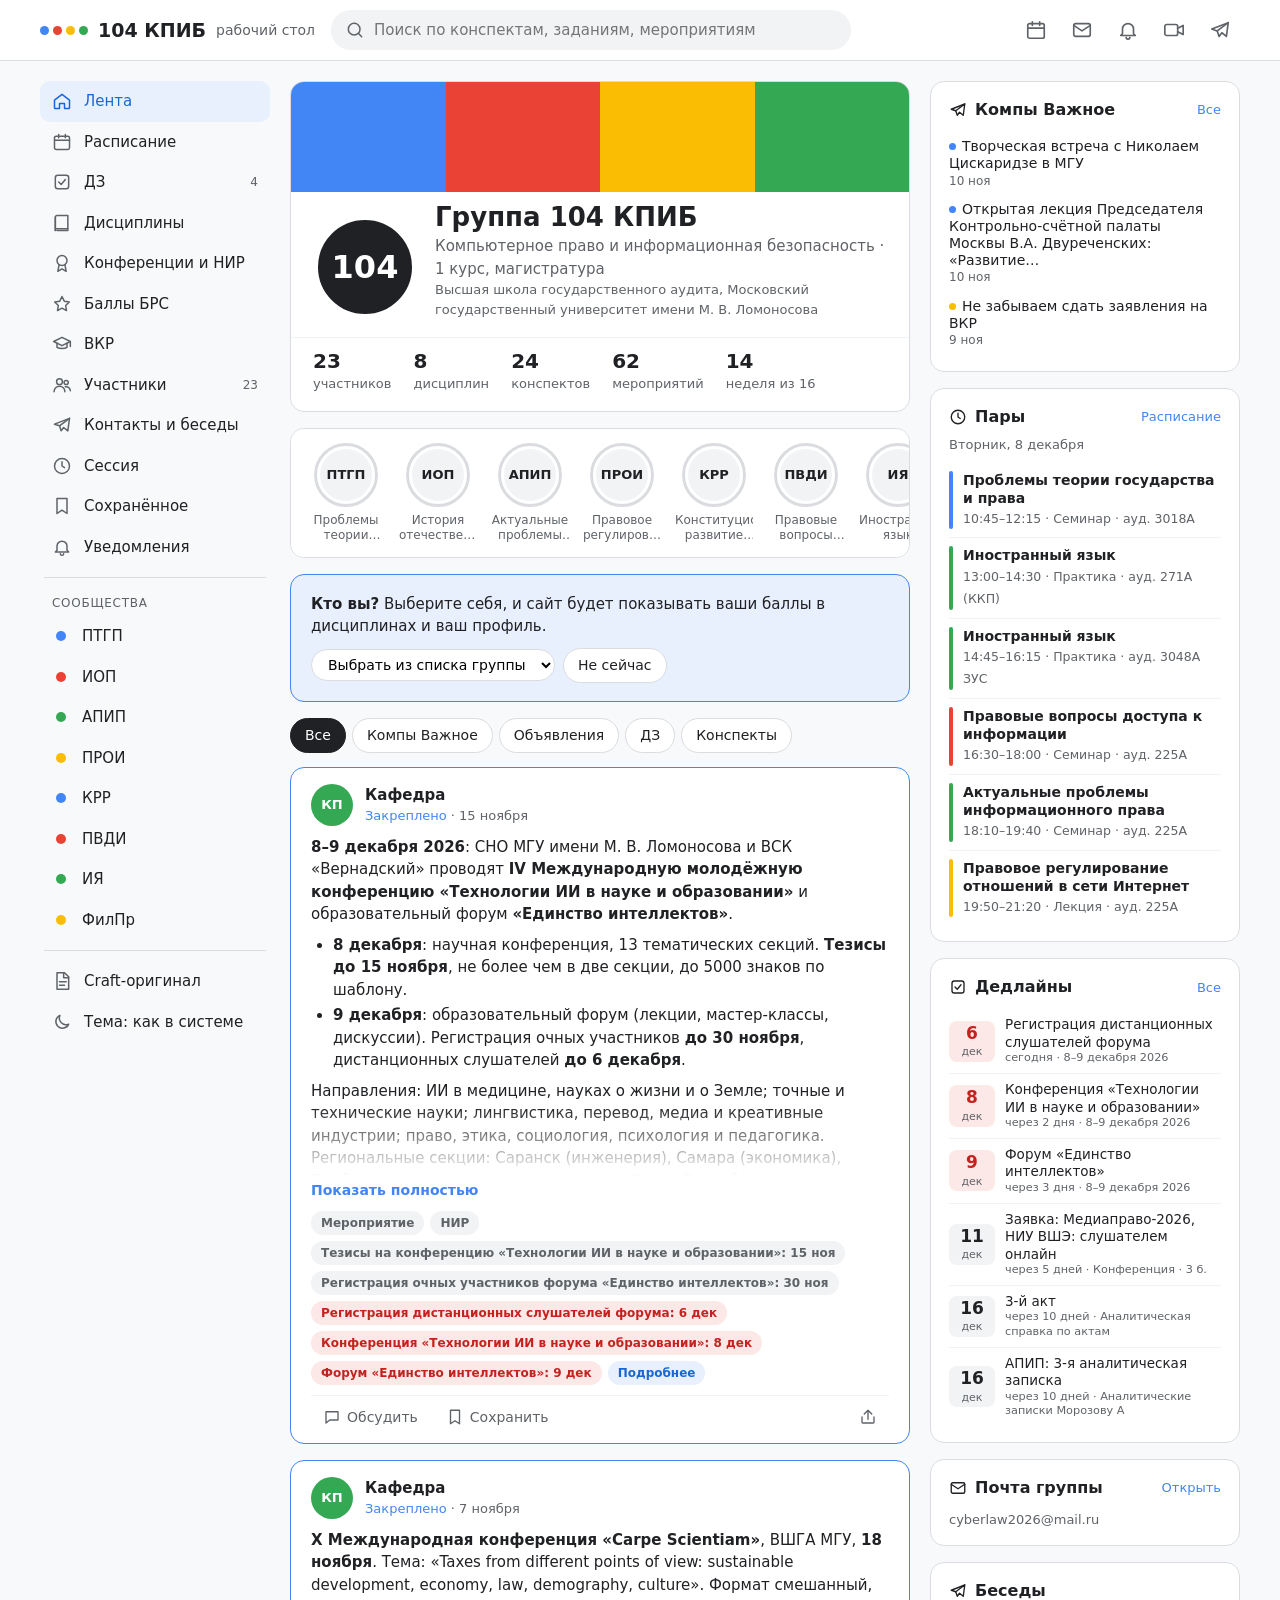
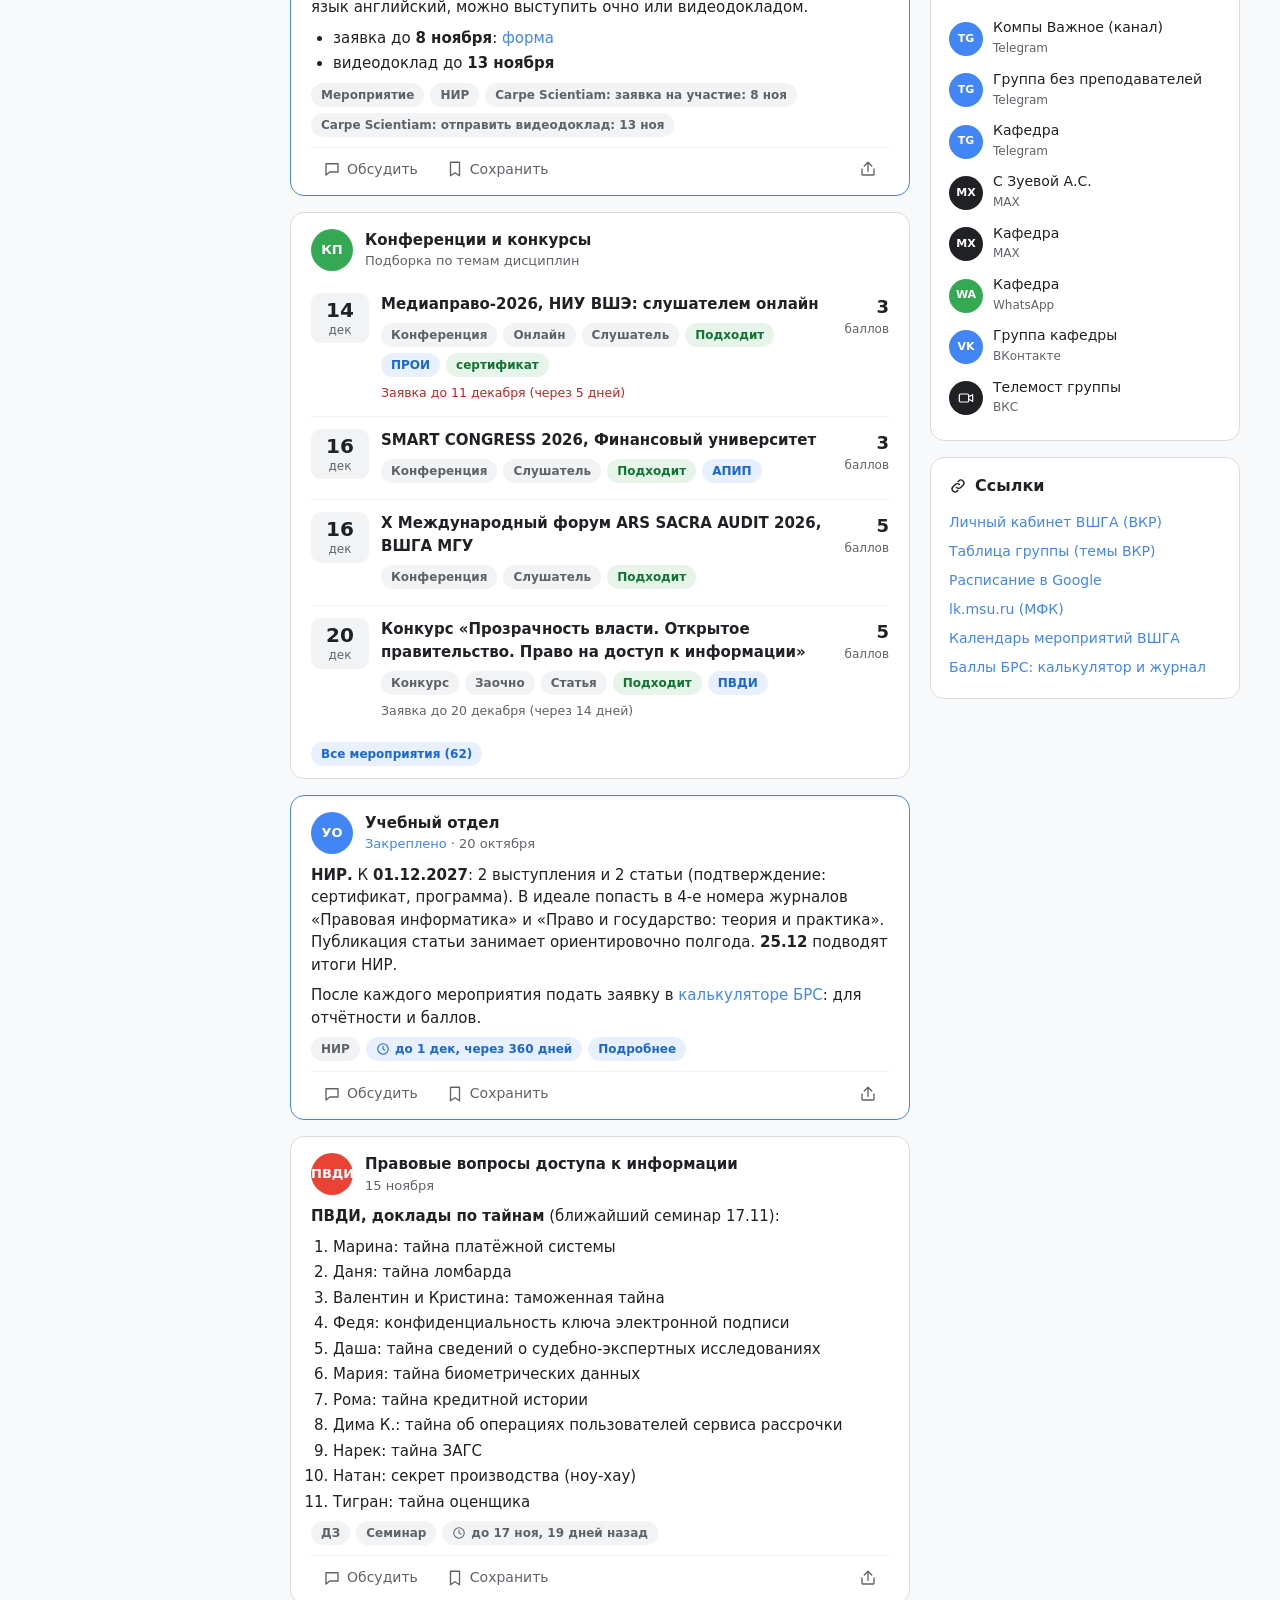
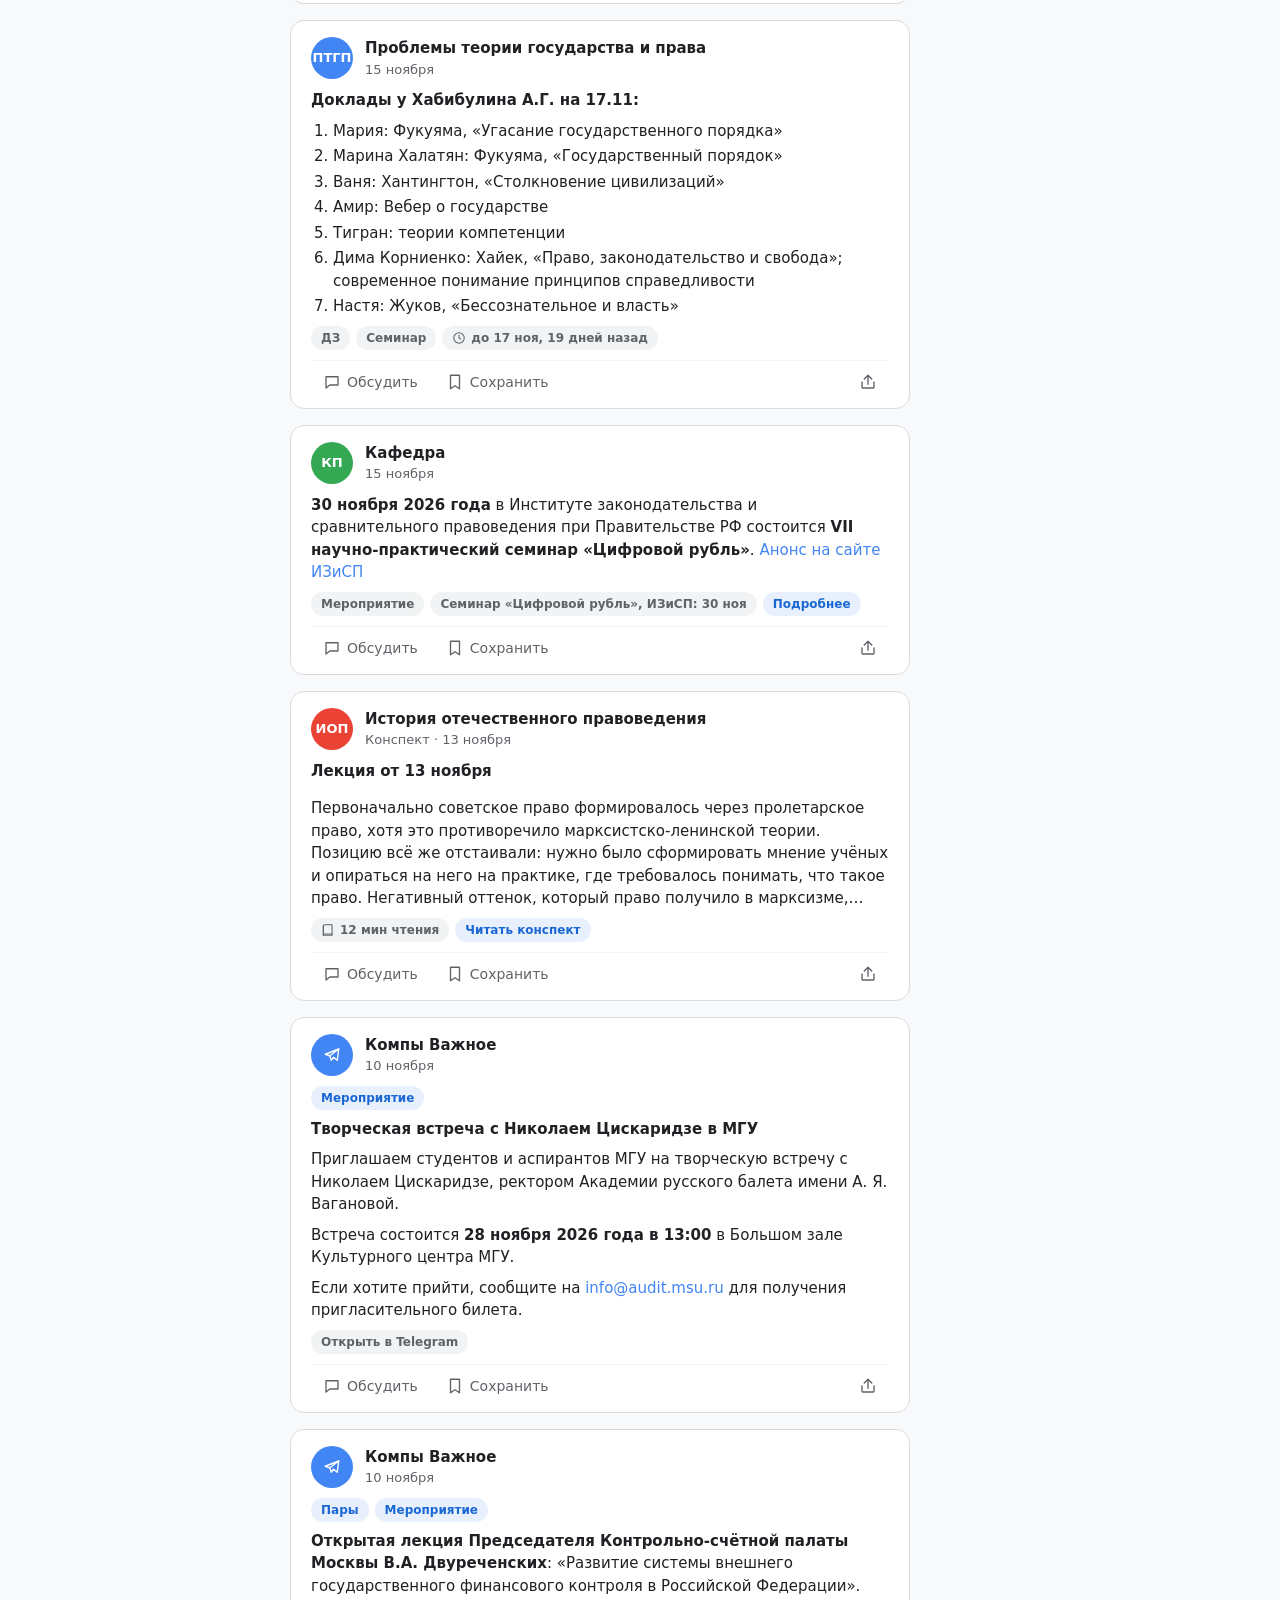
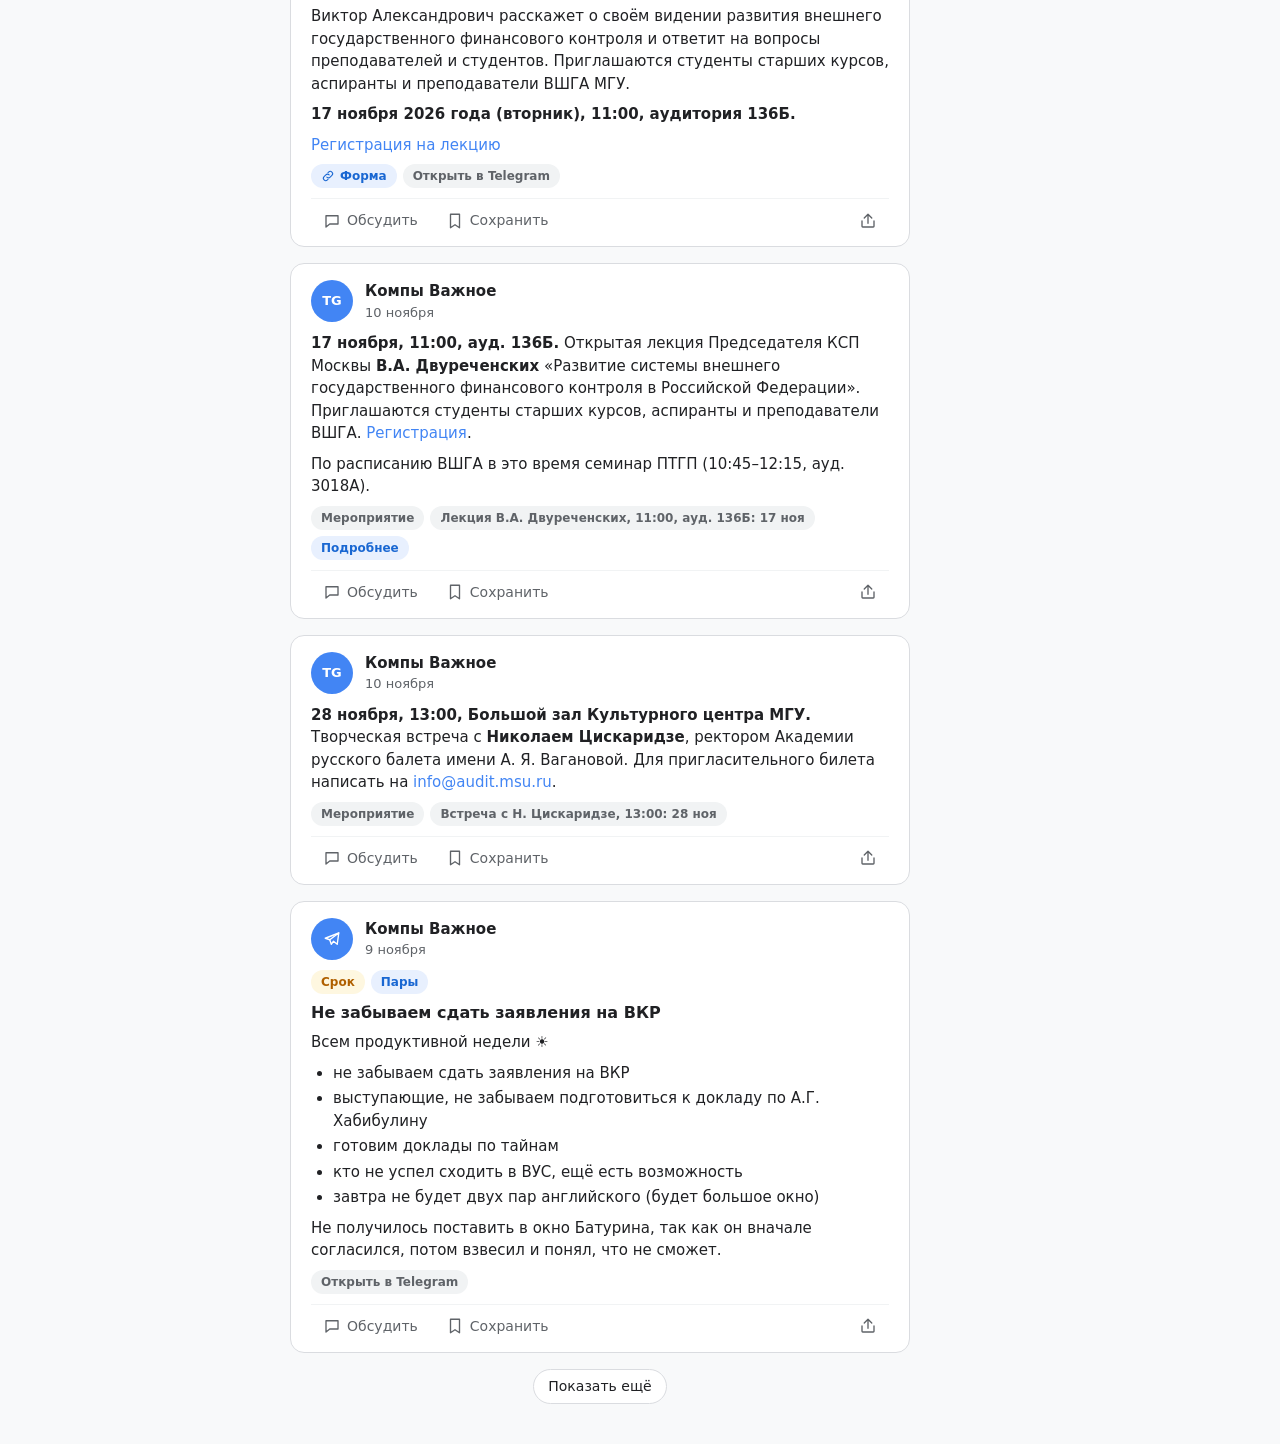
==== commit 1f1158c7: "Канал: заголовки без обрыва на инициалах и без приветствий Co-Authored-By: Claude Opus 5.5 <noreply@" ====
--- a/index.html
+++ b/index.html
@@ -12,7 +12,7 @@
   <link rel="manifest" href="manifest.webmanifest">
   <meta name="apple-mobile-web-app-capable" content="yes">
   <meta name="apple-mobile-web-app-title" content="104 КПИБ">
-  <link rel="stylesheet" href="assets/app.css?v=261118c">
+  <link rel="stylesheet" href="assets/app.css?v=261118d">
 </head>
 <body>
   <a class="skip-link" href="#/" onclick="event.preventDefault();document.getElementById('main').focus()">К содержимому</a>
@@ -53,9 +53,9 @@
   </nav>
   <div class="toast" id="toast" role="status"></div>
 
-  <script src="assets/md.js?v=261118c"></script>
-  <script src="assets/export.js?v=261118c"></script>
-  <script src="assets/notify.js?v=261118c"></script>
-  <script src="assets/app.js?v=261118c"></script>
+  <script src="assets/md.js?v=261118d"></script>
+  <script src="assets/export.js?v=261118d"></script>
+  <script src="assets/notify.js?v=261118d"></script>
+  <script src="assets/app.js?v=261118d"></script>
 </body>
 </html>
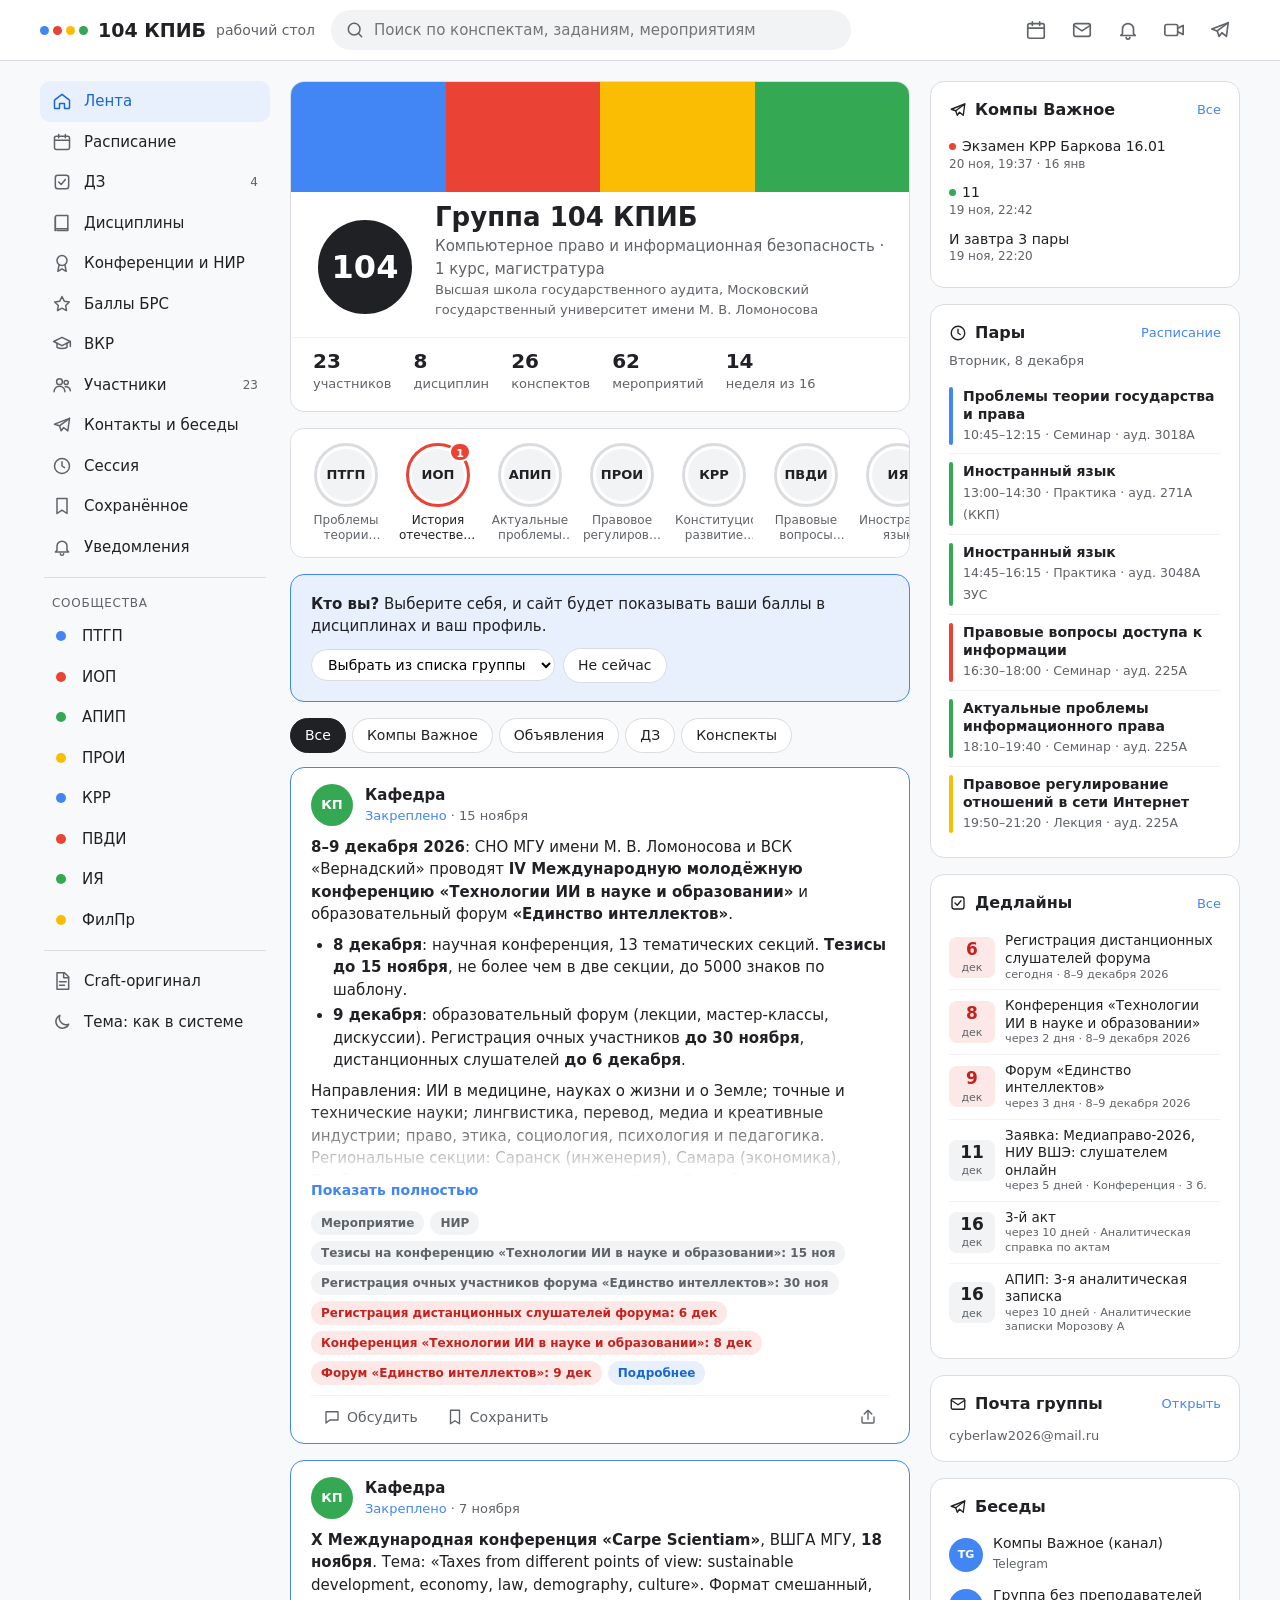
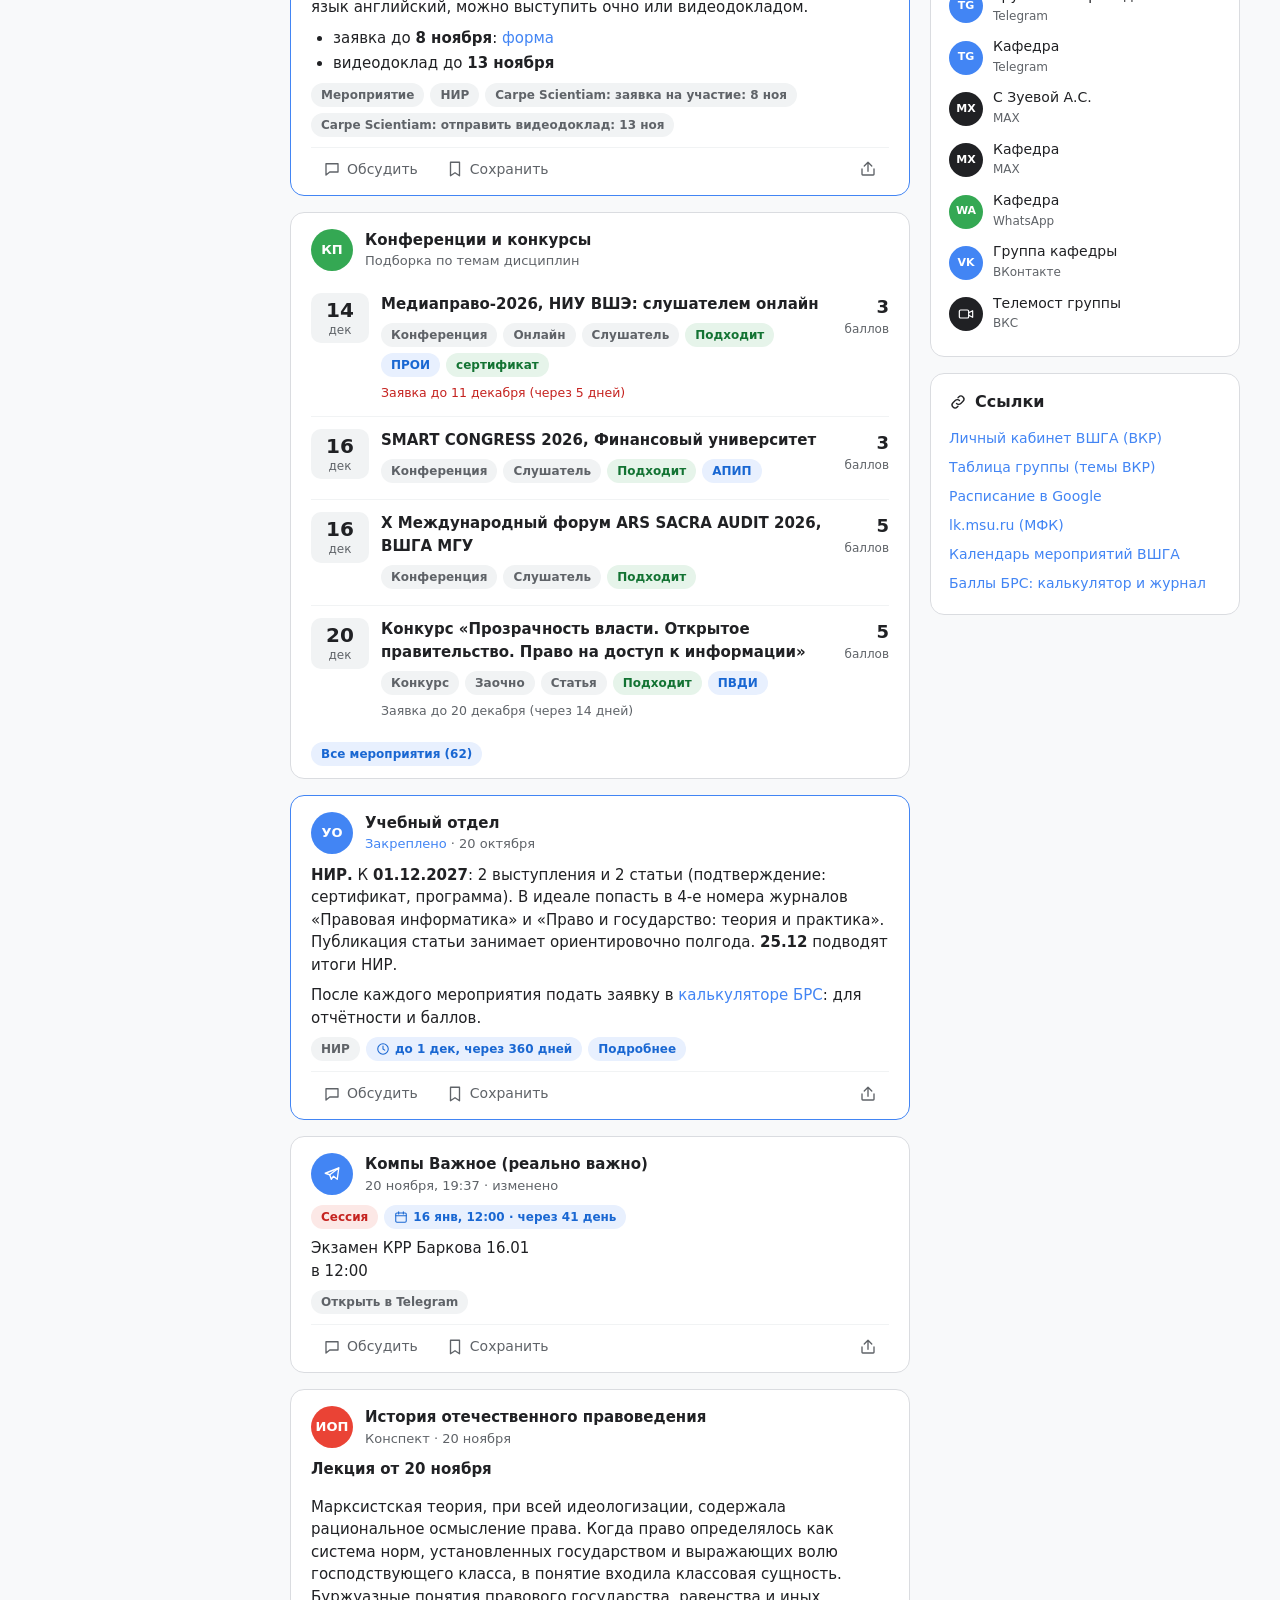
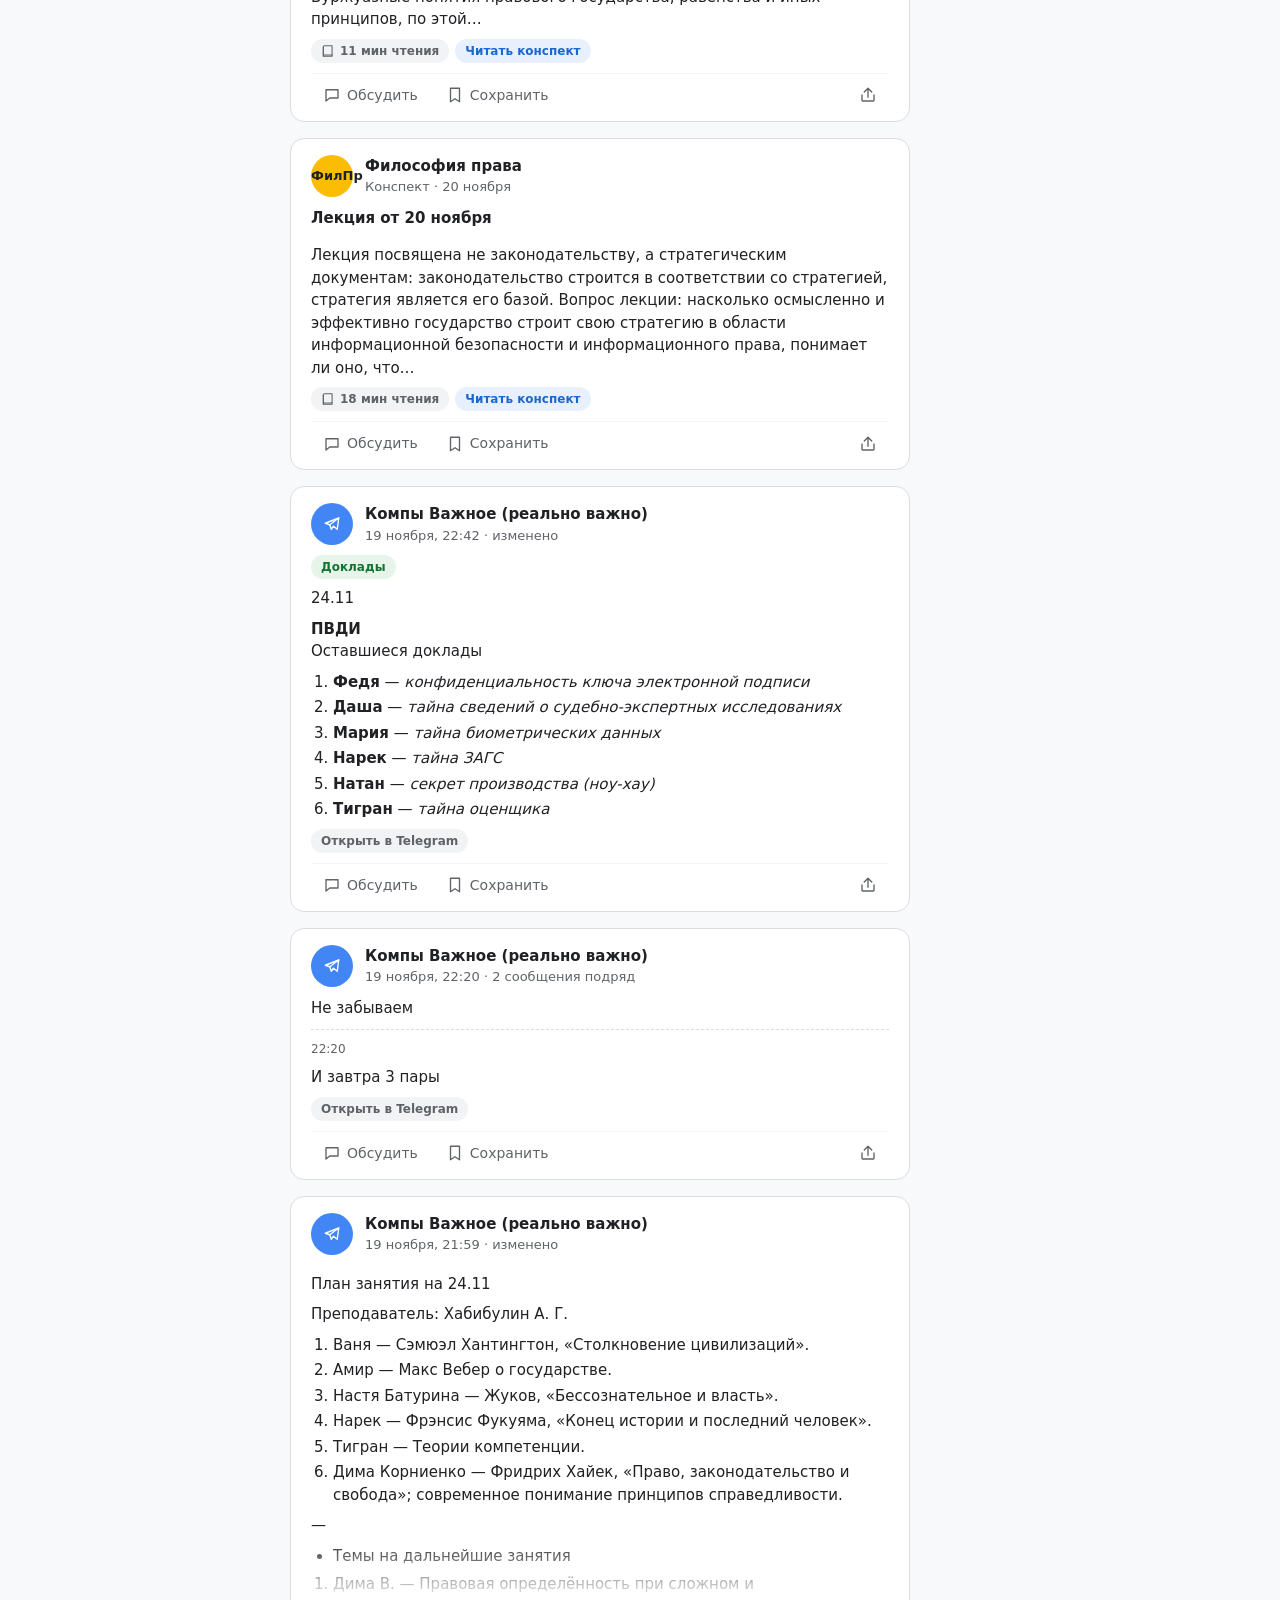
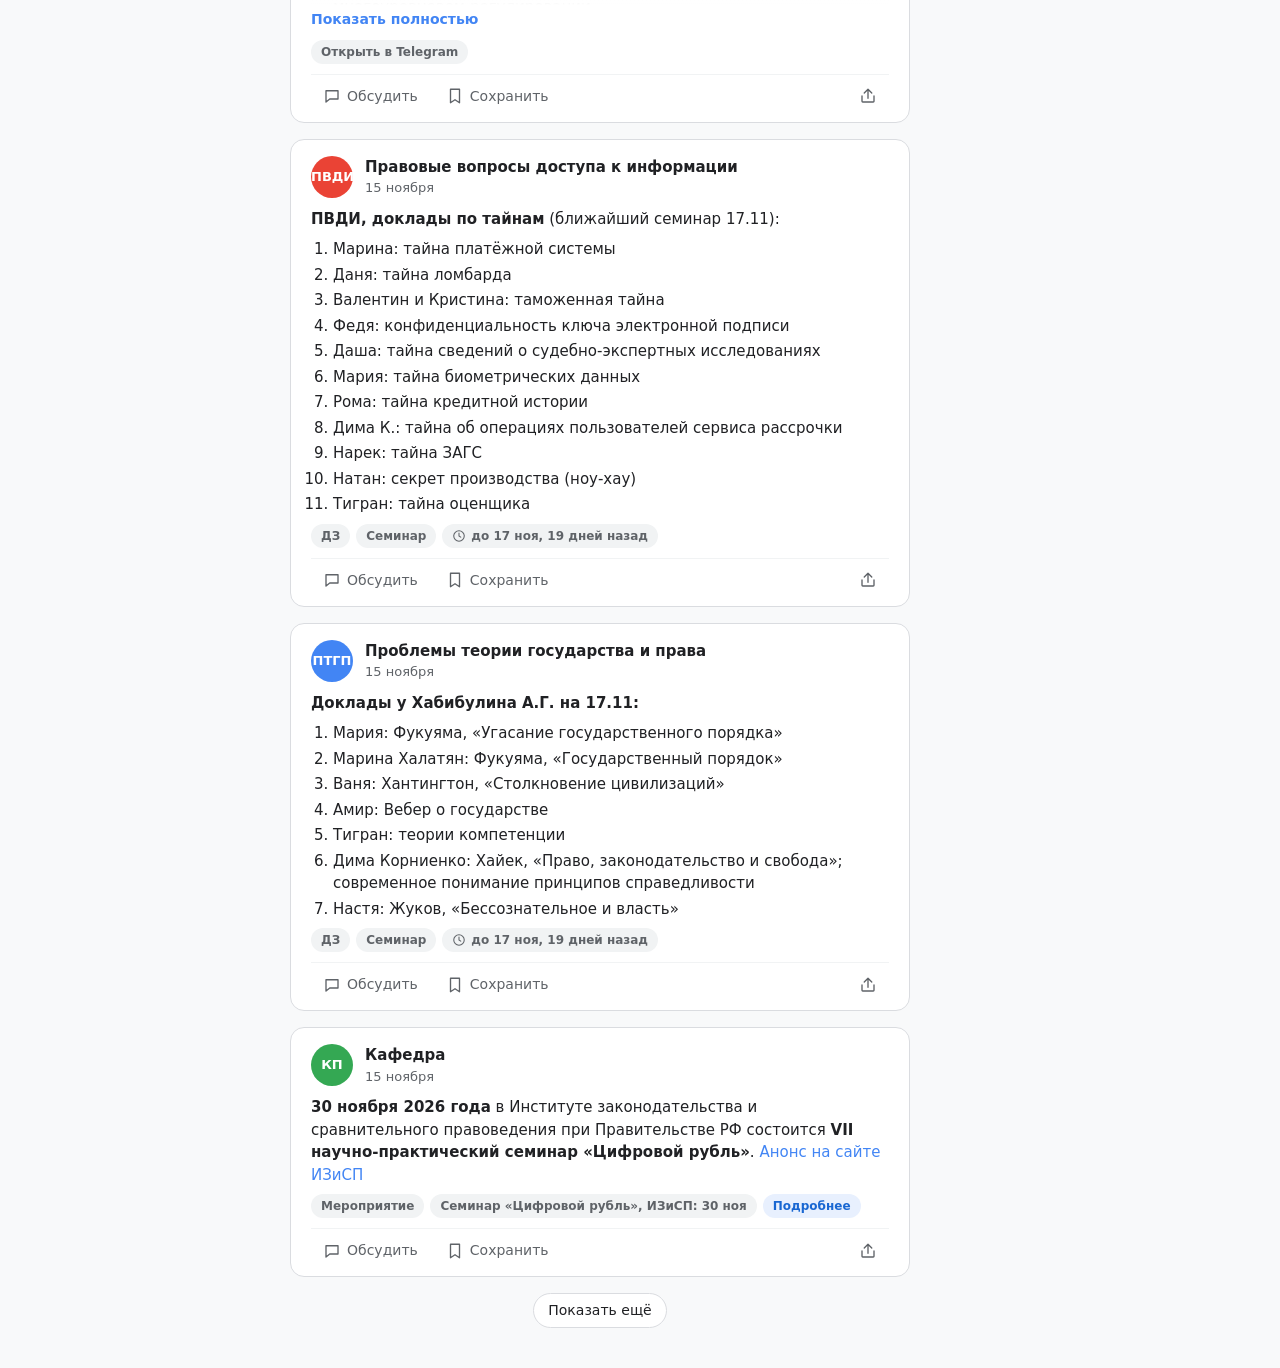
==== commit 5aeaab7c: "ВКР: тема, руководитель и журналы ВАК и РИНЦ на странице каждого студента; сводная таблица на страни" ====
--- a/index.html
+++ b/index.html
@@ -12,7 +12,7 @@
   <link rel="manifest" href="manifest.webmanifest">
   <meta name="apple-mobile-web-app-capable" content="yes">
   <meta name="apple-mobile-web-app-title" content="104 КПИБ">
-  <link rel="stylesheet" href="assets/app.css?v=261118d">
+  <link rel="stylesheet" href="assets/app.css?v=261121a">
 </head>
 <body>
   <a class="skip-link" href="#/" onclick="event.preventDefault();document.getElementById('main').focus()">К содержимому</a>
@@ -53,9 +53,9 @@
   </nav>
   <div class="toast" id="toast" role="status"></div>
 
-  <script src="assets/md.js?v=261118d"></script>
-  <script src="assets/export.js?v=261118d"></script>
-  <script src="assets/notify.js?v=261118d"></script>
-  <script src="assets/app.js?v=261118d"></script>
+  <script src="assets/md.js?v=261121a"></script>
+  <script src="assets/export.js?v=261121a"></script>
+  <script src="assets/notify.js?v=261121a"></script>
+  <script src="assets/app.js?v=261121a"></script>
 </body>
 </html>
--- a/assets/app.css
+++ b/assets/app.css
@@ -651,3 +651,36 @@
 .tg-soon-row .due { color: #C5221F; font-weight: 600; font-size: 12px; text-transform: uppercase; letter-spacing: .03em; }
 .tgdot { display: inline-block; width: 7px; height: 7px; border-radius: 50%; margin-right: 6px; vertical-align: 1px; background: var(--muted); }
 .tgdot.red { background: var(--red); } .tgdot.yellow { background: var(--yellow); } .tgdot.blue { background: var(--blue); } .tgdot.green { background: var(--green); }
+
+/* Уведомления: шаги */
+.nsetup h3 { margin: 24px 0 10px; }
+.nstep { display: flex; gap: 12px; padding: 12px 0; border-top: 1px solid var(--line); }
+.nstep:first-of-type { border-top: 0; }
+.nstep p { margin: 4px 0 10px; color: var(--muted); }
+.nnum { flex: none; width: 28px; height: 28px; border-radius: 50%; background: var(--blue); color: #fff; display: grid; place-items: center; font-weight: 600; font-size: 14px; }
+.nbtn { display: inline-flex; align-items: center; gap: 6px; font: inherit; font-weight: 500; font-size: 14px; padding: 9px 16px; border-radius: 999px; border: 1px solid var(--blue); background: var(--blue); color: #fff; text-decoration: none; cursor: pointer; margin: 0 6px 6px 0; }
+.nbtn.sec { background: transparent; color: var(--blue); border-color: var(--line); }
+.ntopic { font-size: 13px; word-break: break-all; }
+.nmore { margin: 8px 0 0; }
+.nmore summary { cursor: pointer; color: var(--blue); font-weight: 500; padding: 6px 0; }
+@media (prefers-color-scheme: dark) { html:not([data-theme="light"]) .nbtn:not(.sec), html:not([data-theme="light"]) .nnum { color: #202124; } }
+html[data-theme="dark"] .nbtn:not(.sec), html[data-theme="dark"] .nnum { color: #202124; }
+.calc-frame { background: var(--card, #fff); }
+.ntopic { display: block; width: fit-content; max-width: 100%; margin: 0 0 10px; padding: 6px 10px; border-radius: 8px; background: var(--fill); font-size: 14px; word-break: break-all; }
+
+/* ВКР: журналы */
+.vkr-topic { font-size: 17px; font-weight: 500; margin: 0 0 8px; line-height: 1.4; }
+.jr-list { display: grid; gap: 10px; }
+@media (min-width: 900px) { .jr-list { grid-template-columns: 1fr 1fr; } }
+.jr { border: 1px solid var(--line); border-radius: 12px; padding: 10px 12px; display: grid; gap: 4px; }
+.jr-h { display: flex; flex-wrap: wrap; gap: 6px; align-items: center; }
+.jr-h b { margin-right: 4px; }
+.jr .chip { font-size: 12px; padding: 2px 8px; }
+.spec { display: inline-block; font-size: 12px; padding: 1px 6px; border-radius: 6px; background: var(--fill); color: var(--muted); }
+.spec.main { background: #E8F0FE; color: #1967D2; font-weight: 600; }
+html[data-theme="dark"] .spec.main { background: #1D2B40; color: #8AB4F8; }
+.vkr-all { margin-top: 28px; }
+.vkr-table { width: 100%; border-collapse: collapse; font-size: 14px; }
+.vkr-table th, .vkr-table td { border-top: 1px solid var(--line); padding: 8px 10px; vertical-align: top; text-align: left; }
+.vkr-table td:first-child { min-width: 160px; }
+.tablewrap { overflow-x: auto; }
